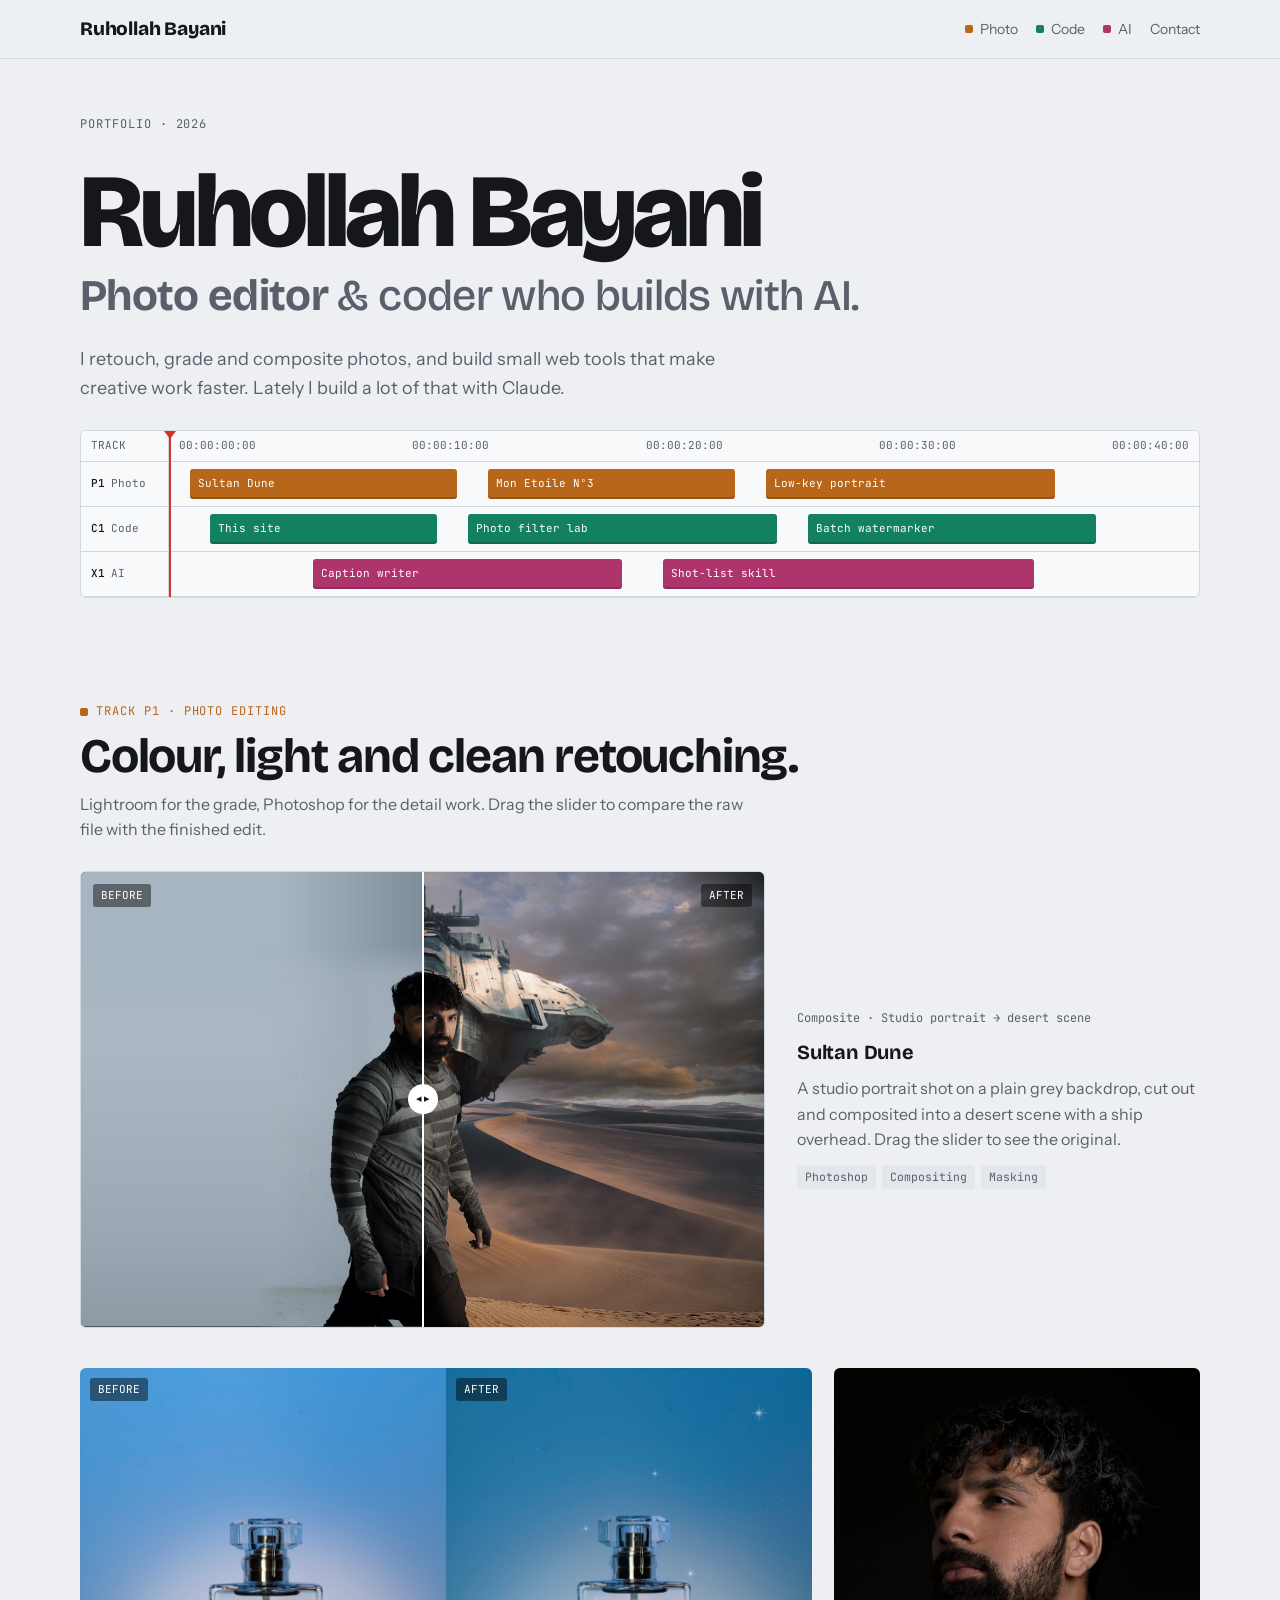
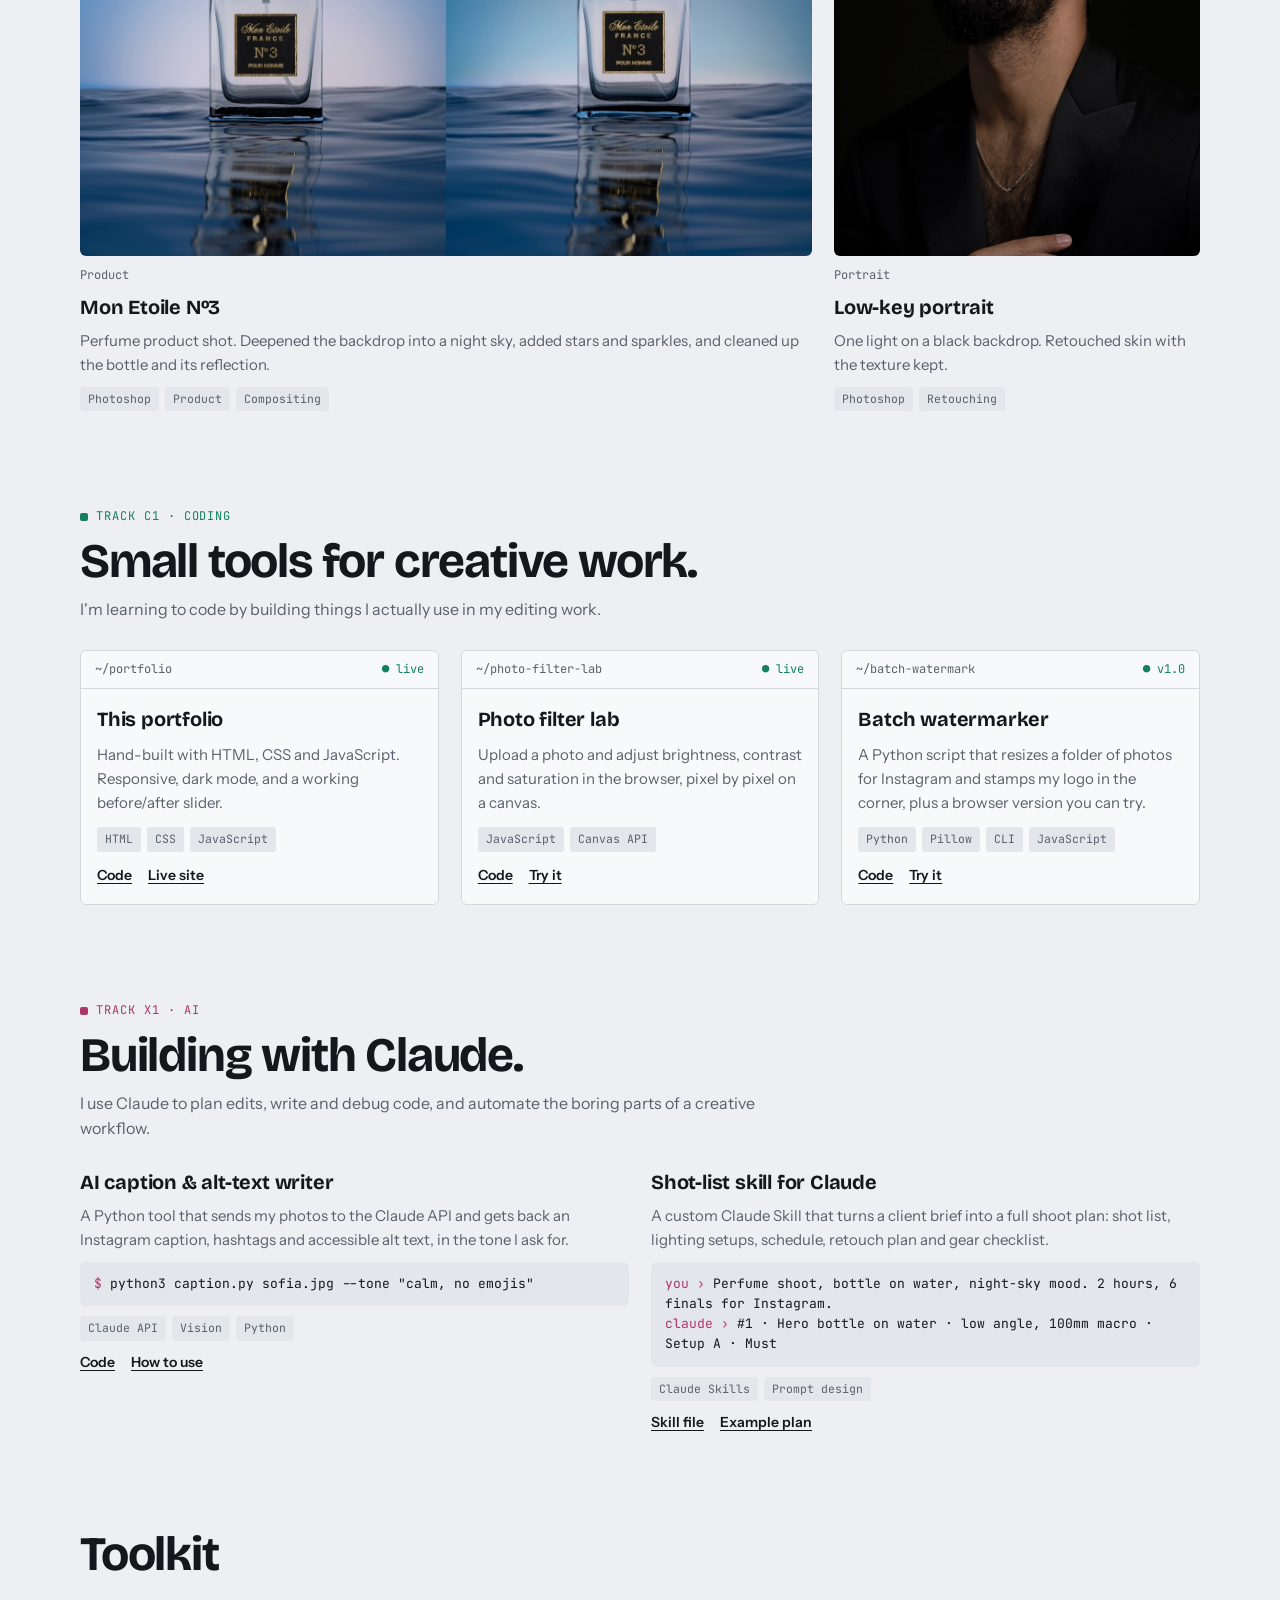
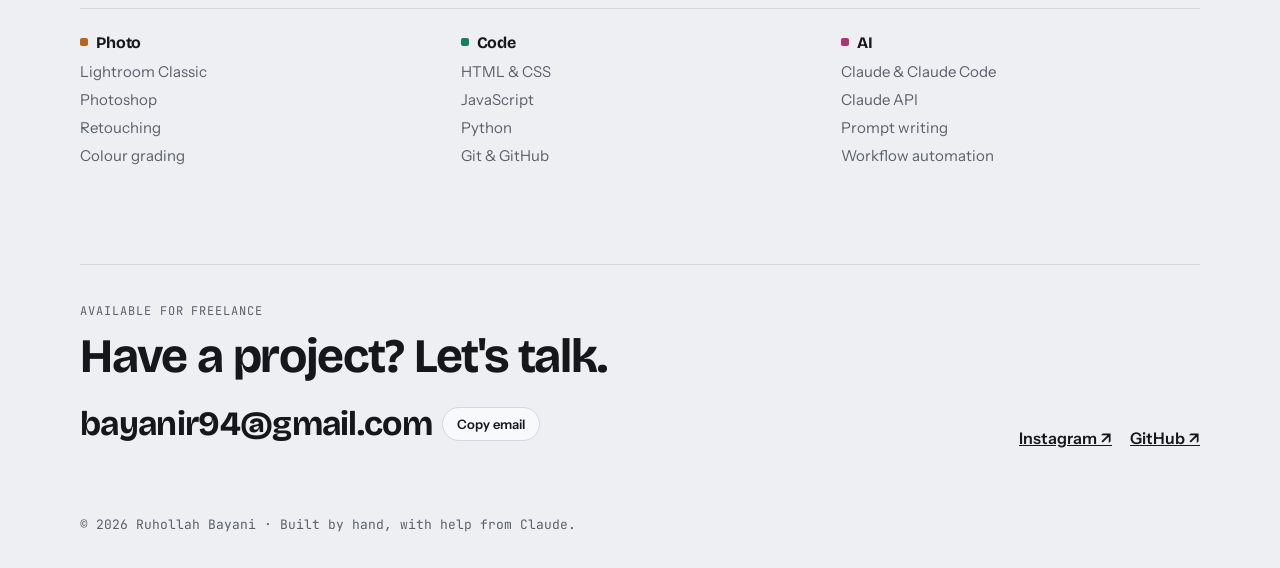
==== index.html @ 67250568 "Portfolio site with photo, code and AI projects Photo editing gallery with before/after slider, Phot" ====
<!doctype html>
<html lang="en">
<head>
<meta charset="utf-8">
<meta name="viewport" content="width=device-width, initial-scale=1, viewport-fit=cover">
<title>Ruhollah Bayani · Portfolio</title>
<meta name="description" content="Photo editing, coding and AI work.">
<link rel="preconnect" href="https://fonts.googleapis.com">
<link rel="preconnect" href="https://fonts.gstatic.com" crossorigin>
<link rel="stylesheet" href="https://fonts.googleapis.com/css2?family=Bricolage+Grotesque:opsz,wght@12..96,500;12..96,700;12..96,800&family=Instrument+Sans:wght@400;500;600&family=JetBrains+Mono:wght@400;500&display=swap">
<link rel="stylesheet" href="style.css">
</head>
<body>

<header class="top">
  <div class="wrap">
    <a class="brand" href="#top">Ruhollah Bayani</a>
    <nav class="nav" aria-label="Sections">
      <a href="#photo"><span class="dot" style="background:var(--photo)"></span>Photo</a>
      <a href="#code"><span class="dot" style="background:var(--code)"></span>Code</a>
      <a href="#ai"><span class="dot" style="background:var(--ai)"></span>AI</a>
      <a href="#contact">Contact</a>
    </nav>
  </div>
</header>

<main class="wrap" id="top">

  <div class="hero">
    <span class="eyebrow">Portfolio · 2026</span>
    <h1>Ruhollah Bayani
      <span class="role"><b>Photo editor</b> &amp; coder who builds with AI.</span>
    </h1>
    <p class="lede">I retouch, grade and composite photos, and build small web tools that make creative work faster. Lately I build a lot of that with Claude.</p>

    <div class="timeline-scroll" role="region" aria-label="Project timeline" tabindex="0">
      <div class="timeline">
        <div class="ruler">
          <div class="corner">TRACK</div>
          <div class="ticks"><span>00:00:00:00</span><span>00:00:10:00</span><span>00:00:20:00</span><span>00:00:30:00</span><span>00:00:40:00</span></div>
        </div>
        <div class="track">
          <div class="label"><strong>P1</strong> Photo</div>
          <div class="lane">
            <a class="clip" href="#photo" style="--c:var(--photo);left:2%;width:26%">Sultan Dune</a>
            <a class="clip" href="#photo" style="--c:var(--photo);left:31%;width:24%">Mon Etoile Nº3</a>
            <a class="clip" href="#photo" style="--c:var(--photo);left:58%;width:28%">Low-key portrait</a>
          </div>
        </div>
        <div class="track">
          <div class="label"><strong>C1</strong> Code</div>
          <div class="lane">
            <a class="clip" href="#code" style="--c:var(--code);left:4%;width:22%">This site</a>
            <a class="clip" href="#code" style="--c:var(--code);left:29%;width:30%">Photo filter lab</a>
            <a class="clip" href="#code" style="--c:var(--code);left:62%;width:28%">Batch watermarker</a>
          </div>
        </div>
        <div class="track">
          <div class="label"><strong>X1</strong> AI</div>
          <div class="lane">
            <a class="clip" href="#ai" style="--c:var(--ai);left:14%;width:30%">Caption writer</a>
            <a class="clip" href="#ai" style="--c:var(--ai);left:48%;width:36%">Shot-list skill</a>
          </div>
        </div>
        <div class="playhead" aria-hidden="true"></div>
      </div>
    </div>
  </div>

  <!-- PHOTO -->
  <section class="block" id="photo" style="--c:var(--photo)">
    <div class="block-head">
      <span class="tag"><span class="dot" style="background:var(--photo)"></span>Track P1 · Photo editing</span>
      <h2>Colour, light and clean retouching.</h2>
      <p>Lightroom for the grade, Photoshop for the detail work. Drag the slider to compare the raw file with the finished edit.</p>
    </div>

    <div class="ba-row">
      <div class="ba" id="ba" style="--split:50%">
        <img src="Image/after-web.jpg" alt="Finished composite: the subject walking across desert dunes with a huge ship hovering behind">
        <div class="before"><img src="Image/before.jpg" alt="The original studio shot against a plain grey backdrop, unedited RAW"></div>
        <span class="lbl l">BEFORE</span><span class="lbl r">AFTER</span>
        <div class="divider"></div>
        <input type="range" id="ba-range" min="0" max="100" value="50" aria-label="Compare before and after">
      </div>
      <div class="copy">
        <span class="meta">Composite · Studio portrait → desert scene</span>
        <h3>Sultan Dune</h3>
        <p>A studio portrait shot on a plain grey backdrop, cut out and composited into a desert scene with a ship overhead. Drag the slider to see the original.</p>
        <ul class="chips"><li>Photoshop</li><li>Compositing</li><li>Masking</li></ul>
      </div>
    </div>

    <div class="grid gallery">
      <article class="work">
        <div class="thumb photo landscape">
          <img src="Image/gallery-1.jpg" alt="Mon Etoile No 3 perfume bottle on rippling water: plain blue backdrop on the left, deep starry sky on the right" loading="lazy">
          <span class="lbl l">BEFORE</span><span class="lbl r">AFTER</span>
        </div>
        <span class="meta">Product</span>
        <h3>Mon Etoile Nº3</h3>
        <p>Perfume product shot. Deepened the backdrop into a night sky, added stars and sparkles, and cleaned up the bottle and its reflection.</p>
        <ul class="chips"><li>Photoshop</li><li>Product</li><li>Compositing</li></ul>
      </article>
      <article class="work">
        <div class="thumb photo portrait"><img src="Image/gallery-2.jpg" alt="Low-key studio portrait in a black suit, looking up and away from the camera" loading="lazy"></div>
        <span class="meta">Portrait</span>
        <h3>Low-key portrait</h3>
        <p>One light on a black backdrop. Retouched skin with the texture kept.</p>
        <ul class="chips"><li>Photoshop</li><li>Retouching</li></ul>
      </article>
    </div>
  </section>

  <!-- CODE -->
  <section class="block" id="code" style="--c:var(--code)">
    <div class="block-head">
      <span class="tag"><span class="dot" style="background:var(--code)"></span>Track C1 · Coding</span>
      <h2>Small tools for creative work.</h2>
      <p>I'm learning to code by building things I actually use in my editing work.</p>
    </div>
    <div class="grid">
      <article class="repo">
        <div class="bar"><span>~/portfolio</span><span class="status">● live</span></div>
        <div class="body">
          <h3>This portfolio</h3>
          <p>Hand-built with HTML, CSS and JavaScript. Responsive, dark mode, and a working before/after slider.</p>
          <ul class="chips"><li>HTML</li><li>CSS</li><li>JavaScript</li></ul>
          <div class="links"><a href="#">Code</a><a href="#">Live site</a></div>
        </div>
      </article>
      <article class="repo">
        <div class="bar"><span>~/photo-filter-lab</span><span class="status">● live</span></div>
        <div class="body">
          <h3>Photo filter lab</h3>
          <p>Upload a photo and adjust brightness, contrast and saturation in the browser, pixel by pixel on a canvas.</p>
          <ul class="chips"><li>JavaScript</li><li>Canvas API</li></ul>
          <div class="links"><a href="projects/photo-filter-lab/script.js">Code</a><a href="projects/photo-filter-lab/index.html">Try it</a></div>
        </div>
      </article>
      <article class="repo">
        <div class="bar"><span>~/batch-watermark</span><span class="status">● v1.0</span></div>
        <div class="body">
          <h3>Batch watermarker</h3>
          <p>A Python script that resizes a folder of photos for Instagram and stamps my logo in the corner, plus a browser version you can try.</p>
          <ul class="chips"><li>Python</li><li>Pillow</li><li>CLI</li><li>JavaScript</li></ul>
          <div class="links"><a href="projects/batch-watermark/watermark.py">Code</a><a href="projects/batch-watermark/index.html">Try it</a></div>
        </div>
      </article>
    </div>
  </section>

  <!-- AI -->
  <section class="block" id="ai" style="--c:var(--ai)">
    <div class="block-head">
      <span class="tag"><span class="dot" style="background:var(--ai)"></span>Track X1 · AI</span>
      <h2>Building with Claude.</h2>
      <p>I use Claude to plan edits, write and debug code, and automate the boring parts of a creative workflow.</p>
    </div>
    <div class="ai-grid">
      <article class="work">
        <h3>AI caption &amp; alt-text writer</h3>
        <p>A Python tool that sends my photos to the Claude API and gets back an Instagram caption, hashtags and accessible alt text, in the tone I ask for.</p>
        <div class="prompt"><span class="who">$</span> python3 caption.py sofia.jpg --tone "calm, no emojis"</div>
        <ul class="chips"><li>Claude API</li><li>Vision</li><li>Python</li></ul>
        <div class="links"><a href="projects/caption-writer/caption.py">Code</a><a href="projects/caption-writer/README.md">How to use</a></div>
      </article>
      <article class="work">
        <h3>Shot-list skill for Claude</h3>
        <p>A custom Claude Skill that turns a client brief into a full shoot plan: shot list, lighting setups, schedule, retouch plan and gear checklist.</p>
        <div class="prompt"><span class="who">you ›</span> Perfume shoot, bottle on water, night-sky mood. 2 hours, 6 finals for Instagram.
<span class="who">claude ›</span> #1 · Hero bottle on water · low angle, 100mm macro · Setup A · Must</div>
        <ul class="chips"><li>Claude Skills</li><li>Prompt design</li></ul>
        <div class="links"><a href="projects/shot-list-skill/shot-list/SKILL.md">Skill file</a><a href="projects/shot-list-skill/example.md">Example plan</a></div>
      </article>
    </div>
  </section>

  <!-- SKILLS -->
  <section class="block" id="skills">
    <div class="block-head">
      <h2>Toolkit</h2>
    </div>
    <div class="skills">
      <div><h3><span class="dot" style="background:var(--photo)"></span>Photo</h3><ul><li>Lightroom Classic</li><li>Photoshop</li><li>Retouching</li><li>Colour grading</li></ul></div>
      <div><h3><span class="dot" style="background:var(--code)"></span>Code</h3><ul><li>HTML &amp; CSS</li><li>JavaScript</li><li>Python</li><li>Git &amp; GitHub</li></ul></div>
      <div><h3><span class="dot" style="background:var(--ai)"></span>AI</h3><ul><li>Claude &amp; Claude Code</li><li>Claude API</li><li>Prompt writing</li><li>Workflow automation</li></ul></div>
    </div>
  </section>

  <!-- CONTACT -->
  <section class="block" id="contact">
    <div class="contact">
      <div>
        <span class="eyebrow">Available for freelance</span>
        <h2 style="margin-block:8px 16px">Have a project? Let's talk.</h2>
        <div class="email-row">
          <span class="email" id="email">bayanir94@gmail.com</span>
          <button class="copy" id="copy" type="button">Copy email</button>
        </div>
      </div>
      <div class="socials">
        <a href="https://www.instagram.com/rbayani/" target="_blank" rel="noopener">Instagram ↗</a><a href="https://github.com/RuhollahBayani" target="_blank" rel="noopener">GitHub ↗</a>
      </div>
    </div>
  </section>

  <footer>© <span id="year">2026</span> Ruhollah Bayani · Built by hand, with help from Claude.</footer>
</main>

<script src="script.js"></script>

</body>
</html>
---- style.css ----
:root {
  --bg: #EDEFF2;
  --surface: #F8F9FB;
  --surface-2: #E3E6EB;
  --ink: #15171C;
  --muted: #5A606B;
  --line: #D3D7DE;
  --photo: #B8661A;
  --video: #4B4BC8;
  --code: #13805F;
  --ai: #AE356B;
  --playhead: #D6312B;
  --display: "Bricolage Grotesque", "Helvetica Neue", Arial, sans-serif;
  --body: "Instrument Sans", "Helvetica Neue", Arial, sans-serif;
  --mono: "JetBrains Mono", ui-monospace, Menlo, Consolas, monospace;
  --radius: 6px;
}
@media (prefers-color-scheme: dark) {
  :root:not([data-theme="light"]) {
    color-scheme: dark;
    --bg: #0F1115;
    --surface: #171A20;
    --surface-2: #1F232B;
    --ink: #E8EAEE;
    --muted: #979EAA;
    --line: #2B303A;
    --photo: #E4984C;
    --video: #8C8CF2;
    --code: #3DC39A;
    --ai: #E46CA2;
    --playhead: #FF5A4F;
  }
}
:root[data-theme="dark"] {
  color-scheme: dark;
  --bg: #0F1115;
  --surface: #171A20;
  --surface-2: #1F232B;
  --ink: #E8EAEE;
  --muted: #979EAA;
  --line: #2B303A;
  --photo: #E4984C;
  --video: #8C8CF2;
  --code: #3DC39A;
  --ai: #E46CA2;
  --playhead: #FF5A4F;
}

* { box-sizing: border-box; }
html { scroll-behavior: smooth; }
body {
  margin: 0;
  background: var(--bg);
  color: var(--ink);
  font-family: var(--body);
  font-size: 16px;
  line-height: 1.6;
  padding-inline: 20px;
}
a { color: inherit; }
a:focus-visible, button:focus-visible, input:focus-visible { outline: 2px solid var(--playhead); outline-offset: 3px; }
.wrap { max-width: 1120px; margin-inline: auto; }

/* Header */
.top {
  position: sticky; top: env(safe-area-inset-top, 0px); z-index: 10;
  background: color-mix(in srgb, var(--bg) 88%, transparent);
  backdrop-filter: blur(8px);
  border-bottom: 1px solid var(--line);
  margin-inline: -20px; padding-inline: 20px;
}
.top .wrap { display: flex; align-items: center; justify-content: space-between; gap: 16px; padding-block: 14px; flex-wrap: wrap; }
.brand { font-family: var(--display); font-weight: 800; font-size: 19px; text-decoration: none; letter-spacing: -0.01em; }
.nav { display: flex; gap: 18px; flex-wrap: wrap; font-size: 14px; }
.nav a { text-decoration: none; color: var(--muted); display: inline-flex; align-items: center; gap: 7px; }
.nav a:hover { color: var(--ink); }
.dot { width: 8px; height: 8px; border-radius: 2px; display: inline-block; }

/* Hero */
.hero { padding-block: 56px 32px; display: grid; gap: 28px; }
.eyebrow { font-family: var(--mono); font-size: 12px; letter-spacing: 0.08em; text-transform: uppercase; color: var(--muted); }
h1 {
  font-family: var(--display); font-weight: 800;
  font-size: clamp(44px, 9vw, 104px); line-height: 0.95; letter-spacing: -0.035em;
  margin: 0; text-wrap: balance;
}
h1 .role { display: block; font-weight: 500; font-size: 0.42em; letter-spacing: -0.015em; margin-top: 14px; color: var(--muted); }
h1 .role b { font-weight: 700; }
.lede { max-width: 58ch; font-size: 18px; color: var(--muted); margin: 0; }

/* Timeline */
.timeline-scroll { overflow-x: auto; border: 1px solid var(--line); border-radius: var(--radius); background: var(--surface); }
.timeline { min-width: 680px; position: relative; font-family: var(--mono); font-size: 11px; }
.ruler { display: grid; grid-template-columns: 88px 1fr; border-bottom: 1px solid var(--line); }
.ruler .ticks { display: flex; justify-content: space-between; padding: 6px 10px; color: var(--muted); font-variant-numeric: tabular-nums; }
.ruler .corner { border-right: 1px solid var(--line); padding: 6px 10px; color: var(--muted); }
.track { display: grid; grid-template-columns: 88px 1fr; border-bottom: 1px solid var(--line); }
.track:last-child { border-bottom: 0; }
.track .label { border-right: 1px solid var(--line); padding: 10px; color: var(--muted); display: flex; gap: 6px; align-items: center; }
.track .label strong { color: var(--ink); font-weight: 500; }
.lane { position: relative; height: 44px; }
.clip {
  position: absolute; top: 7px; bottom: 7px;
  border-radius: 3px; padding: 0 8px;
  display: flex; align-items: center;
  text-decoration: none; color: #fff; white-space: nowrap; overflow: hidden; text-overflow: ellipsis;
  background: var(--c);
  box-shadow: inset 0 -2px 0 rgba(0,0,0,0.18);
  transition: filter .15s, transform .15s;
}
.clip:hover { filter: brightness(1.1); transform: translateY(-1px); }
.playhead { position: absolute; top: 0; bottom: 0; left: 88px; width: 2px; background: var(--playhead); pointer-events: none; animation: play 14s linear infinite; }
.playhead::before { content: ""; position: absolute; top: 0; left: -5px; border: 6px solid transparent; border-top: 8px solid var(--playhead); }
@keyframes play { from { left: 88px; } to { left: calc(100% - 2px); } }
@media (prefers-reduced-motion: reduce) { .playhead { animation: none; left: 40%; } html { scroll-behavior: auto; } }

/* Sections */
section.block { padding-block: 72px 24px; scroll-margin-top: 70px; }
.block-head { display: grid; gap: 10px; margin-bottom: 28px; }
.block-head .tag { font-family: var(--mono); font-size: 12px; letter-spacing: 0.08em; text-transform: uppercase; color: var(--c); display: flex; gap: 8px; align-items: center; }
h2 { font-family: var(--display); font-weight: 700; font-size: clamp(30px, 5vw, 48px); line-height: 1.05; letter-spacing: -0.025em; margin: 0; text-wrap: balance; }
.block-head p { margin: 0; color: var(--muted); max-width: 62ch; }
h3 { font-family: var(--display); font-weight: 700; font-size: 20px; letter-spacing: -0.01em; margin: 0; line-height: 1.2; }
.chips { display: flex; flex-wrap: wrap; gap: 6px; list-style: none; padding: 0; margin: 0; }
.chips li { font-family: var(--mono); font-size: 11.5px; padding: 3px 8px; border-radius: 3px; background: var(--surface-2); color: var(--muted); }
.meta { font-family: var(--mono); font-size: 12px; color: var(--muted); }

/* Photo scenes (placeholders for your own images) */
.scene { position: absolute; inset: 0; overflow: hidden; background: var(--sky, linear-gradient(180deg, #F3B27A 0%, #E7797A 45%, #6E5A9C 100%)); }
.scene .sun { position: absolute; width: 22%; aspect-ratio: 1; border-radius: 50%; left: 58%; top: 26%; background: radial-gradient(circle, #FFF1C9 0%, #FFD27A 60%, transparent 70%); }
.scene .m1, .scene .m2, .scene .m3 { position: absolute; left: 0; right: 0; bottom: 0; }
.scene .m1 { height: 58%; background: #4E4A7A; clip-path: polygon(0 60%, 18% 30%, 34% 55%, 52% 18%, 70% 50%, 86% 28%, 100% 48%, 100% 100%, 0 100%); }
.scene .m2 { height: 42%; background: #2F3158; clip-path: polygon(0 40%, 22% 70%, 40% 35%, 62% 65%, 80% 30%, 100% 60%, 100% 100%, 0 100%); }
.scene .m3 { height: 20%; background: #1A1B33; clip-path: polygon(0 40%, 30% 20%, 55% 55%, 100% 25%, 100% 100%, 0 100%); }

.ba { position: relative; aspect-ratio: 3 / 2; width: 100%; max-width: 100%; border-radius: var(--radius); overflow: hidden; border: 1px solid var(--line); background: var(--surface-2); }
.ba > img { position: absolute; inset: 0; width: 100%; height: 100%; object-fit: cover; }
/* The before shot is portrait, so it sits on a matching studio-grey backdrop,
   sized and placed so the subject lines up with the after image. */
.ba .before { position: absolute; inset: 0; clip-path: inset(0 calc(100% - var(--split, 50%)) 0 0);
  /* Colours sampled from the left edge of before.jpg */
  background: linear-gradient(180deg, #A6B5C1 0 16%, #ABB8C4 37%, #A4B1BD 58%, #9BA8B4 79%, #96A3AF 87%, #8C9AA3 100%); }
.ba .before::before { content: ""; position: absolute; inset: 0;
  /* Colours sampled from the right edge of before.jpg */
  background: linear-gradient(180deg, #5E6E7A 0 16%, #677783 37%, #677682 58%, #5E6D78 79%, #586671 87%, #627079 100%);
  -webkit-mask-image: linear-gradient(90deg, transparent 30%, #000 66%);
          mask-image: linear-gradient(90deg, transparent 30%, #000 66%); }
.ba .before img { position: absolute; bottom: 0; left: 25.7%; height: 84%; width: auto; max-width: none;
  /* Feather the photo's edges so it blends into the backdrop */
  -webkit-mask-image: linear-gradient(90deg, transparent, #000 8%, #000 92%, transparent), linear-gradient(180deg, transparent, #000 8%);
  -webkit-mask-composite: source-in;
          mask-image: linear-gradient(90deg, transparent, #000 8%, #000 92%, transparent), linear-gradient(180deg, transparent, #000 8%);
          mask-composite: intersect; }
.ba .divider { position: absolute; top: 0; bottom: 0; left: var(--split, 50%); width: 2px; background: #fff; transform: translateX(-1px); pointer-events: none; }
.ba .divider::after { content: "◂ ▸"; position: absolute; top: 50%; left: 50%; transform: translate(-50%, -50%); background: #fff; color: #15171C; font-size: 11px; padding: 6px 8px; border-radius: 999px; white-space: nowrap; }
.ba .lbl { position: absolute; top: 12px; font-family: var(--mono); font-size: 11px; color: #fff; background: rgba(0,0,0,0.45); padding: 3px 8px; border-radius: 3px; }
.ba .lbl.l { left: 12px; } .ba .lbl.r { right: 12px; }
.ba input[type=range] { position: absolute; inset: 0; width: 100%; height: 100%; opacity: 0; cursor: ew-resize; margin: 0; }
.ba-row { display: grid; grid-template-columns: 1.7fr 1fr; gap: 32px; align-items: center; margin-bottom: 40px; }
.ba-row .copy { display: grid; gap: 12px; }
.ba-row .copy p { margin: 0; color: var(--muted); }

.grid { display: grid; gap: 22px; grid-template-columns: repeat(3, 1fr); }
.grid.two { grid-template-columns: repeat(2, 1fr); }
.work { display: grid; gap: 10px; align-content: start; }
.thumb { position: relative; aspect-ratio: 4 / 3; max-width: 100%; border-radius: var(--radius); overflow: hidden; background: var(--surface-2); }
.thumb.wide { aspect-ratio: 16 / 9; }
/* Real photos: a wide product shot beside a tall portrait, both the same height */
.grid.gallery { grid-template-columns: 2fr 1fr; }
.thumb.photo img { position: absolute; inset: 0; width: 100%; height: 100%; object-fit: cover; }
.thumb.landscape { aspect-ratio: 3 / 2; }
.thumb.portrait { aspect-ratio: 3 / 4; }
.thumb .lbl { position: absolute; top: 10px; font-family: var(--mono); font-size: 11px; color: #fff; background: rgba(0,0,0,0.45); padding: 3px 8px; border-radius: 3px; }
.thumb .lbl.l { left: 10px; } .thumb .lbl.r { left: calc(50% + 10px); }
.work p { margin: 0; color: var(--muted); font-size: 15px; }

/* Code */
.repo { border: 1px solid var(--line); border-radius: var(--radius); background: var(--surface); overflow: hidden; display: grid; align-content: start; }
.repo .bar { font-family: var(--mono); font-size: 12px; color: var(--muted); padding: 9px 14px; border-bottom: 1px solid var(--line); display: flex; justify-content: space-between; gap: 10px; }
.repo .bar .status { color: var(--code); }
.repo .body { padding: 18px 16px; display: grid; gap: 12px; }
.repo .body p { margin: 0; color: var(--muted); font-size: 15px; }
.links { display: flex; gap: 16px; font-size: 14px; font-weight: 600; }
.links a { text-decoration-thickness: 1px; text-underline-offset: 3px; }

/* AI */
.ai-grid { display: grid; grid-template-columns: repeat(2, 1fr); gap: 22px; }
.prompt { font-family: var(--mono); font-size: 13px; background: var(--surface-2); border-radius: var(--radius); padding: 12px 14px; color: var(--ink); white-space: pre-wrap; overflow-x: auto; line-height: 1.55; }
.prompt .who { color: var(--ai); }

/* Skills + contact */
.skills { display: grid; grid-template-columns: repeat(3, 1fr); gap: 22px; border-top: 1px solid var(--line); padding-top: 24px; }
.skills h3 { font-size: 16px; display: flex; gap: 8px; align-items: center; margin-bottom: 8px; }
.skills ul { list-style: none; padding: 0; margin: 0; color: var(--muted); font-size: 15px; display: grid; gap: 4px; }
.contact { display: grid; grid-template-columns: 1.2fr 1fr; gap: 28px; align-items: end; border-top: 1px solid var(--line); padding-top: 32px; }
.email-row { display: flex; gap: 10px; flex-wrap: wrap; align-items: center; }
.email { font-family: var(--display); font-weight: 700; font-size: clamp(22px, 4vw, 34px); letter-spacing: -0.02em; user-select: all; overflow-wrap: anywhere; }
button.copy { font: 600 13px var(--body); padding: 8px 14px; border-radius: 999px; border: 1px solid var(--line); background: var(--surface); color: var(--ink); cursor: pointer; }
button.copy:hover { border-color: var(--ink); }
.socials { display: flex; gap: 18px; flex-wrap: wrap; justify-content: flex-end; font-weight: 600; }
footer { padding-block: 40px 32px; color: var(--muted); font-size: 13px; font-family: var(--mono); }

@media (max-width: 860px) {
  .grid, .grid.two, .ai-grid { grid-template-columns: 1fr 1fr; }
  .grid.gallery { grid-template-columns: 2fr 1fr; }
  .ba-row, .contact { grid-template-columns: 1fr; }
  .socials { justify-content: flex-start; }
}
@media (max-width: 560px) {
  body { padding-inline: 16px; }
  .top { margin-inline: -16px; padding-inline: 16px; }
  .grid, .grid.two, .grid.gallery, .ai-grid, .skills { grid-template-columns: 1fr; }
  .nav { gap: 12px; }
}
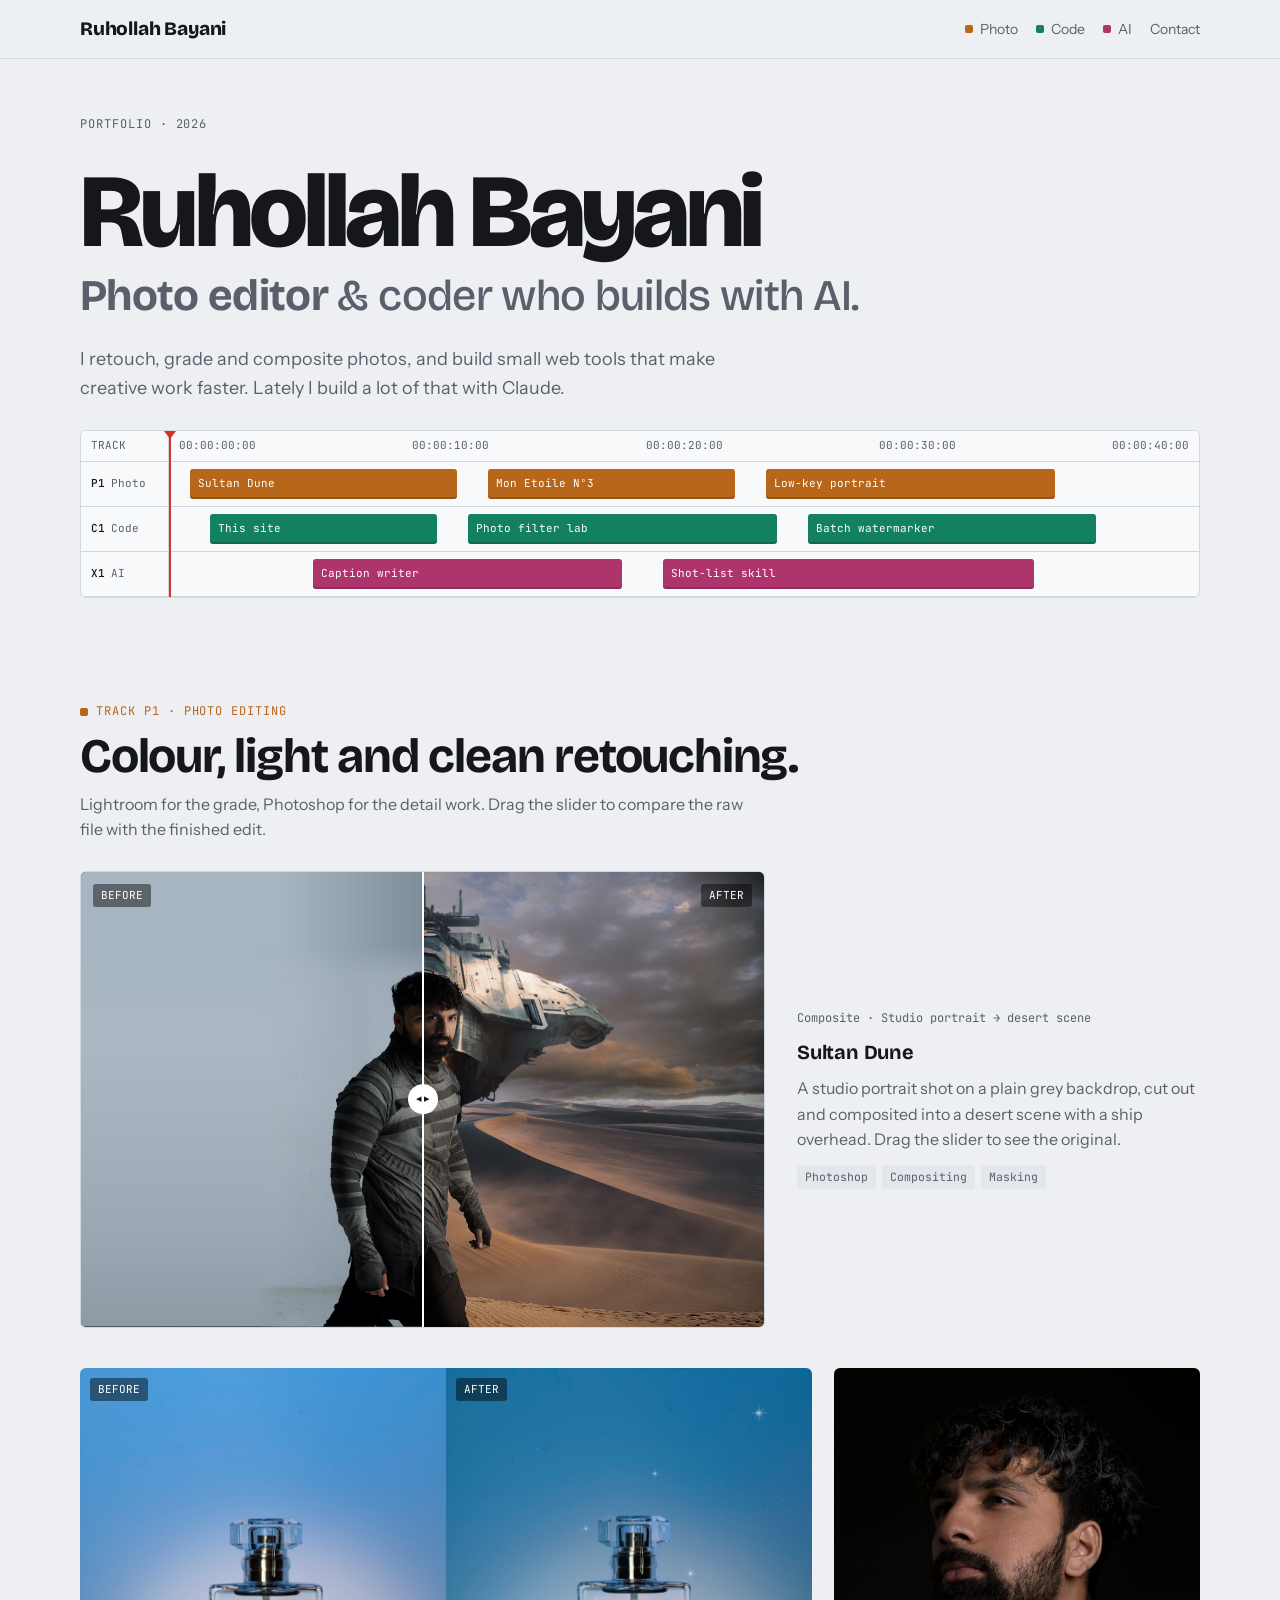
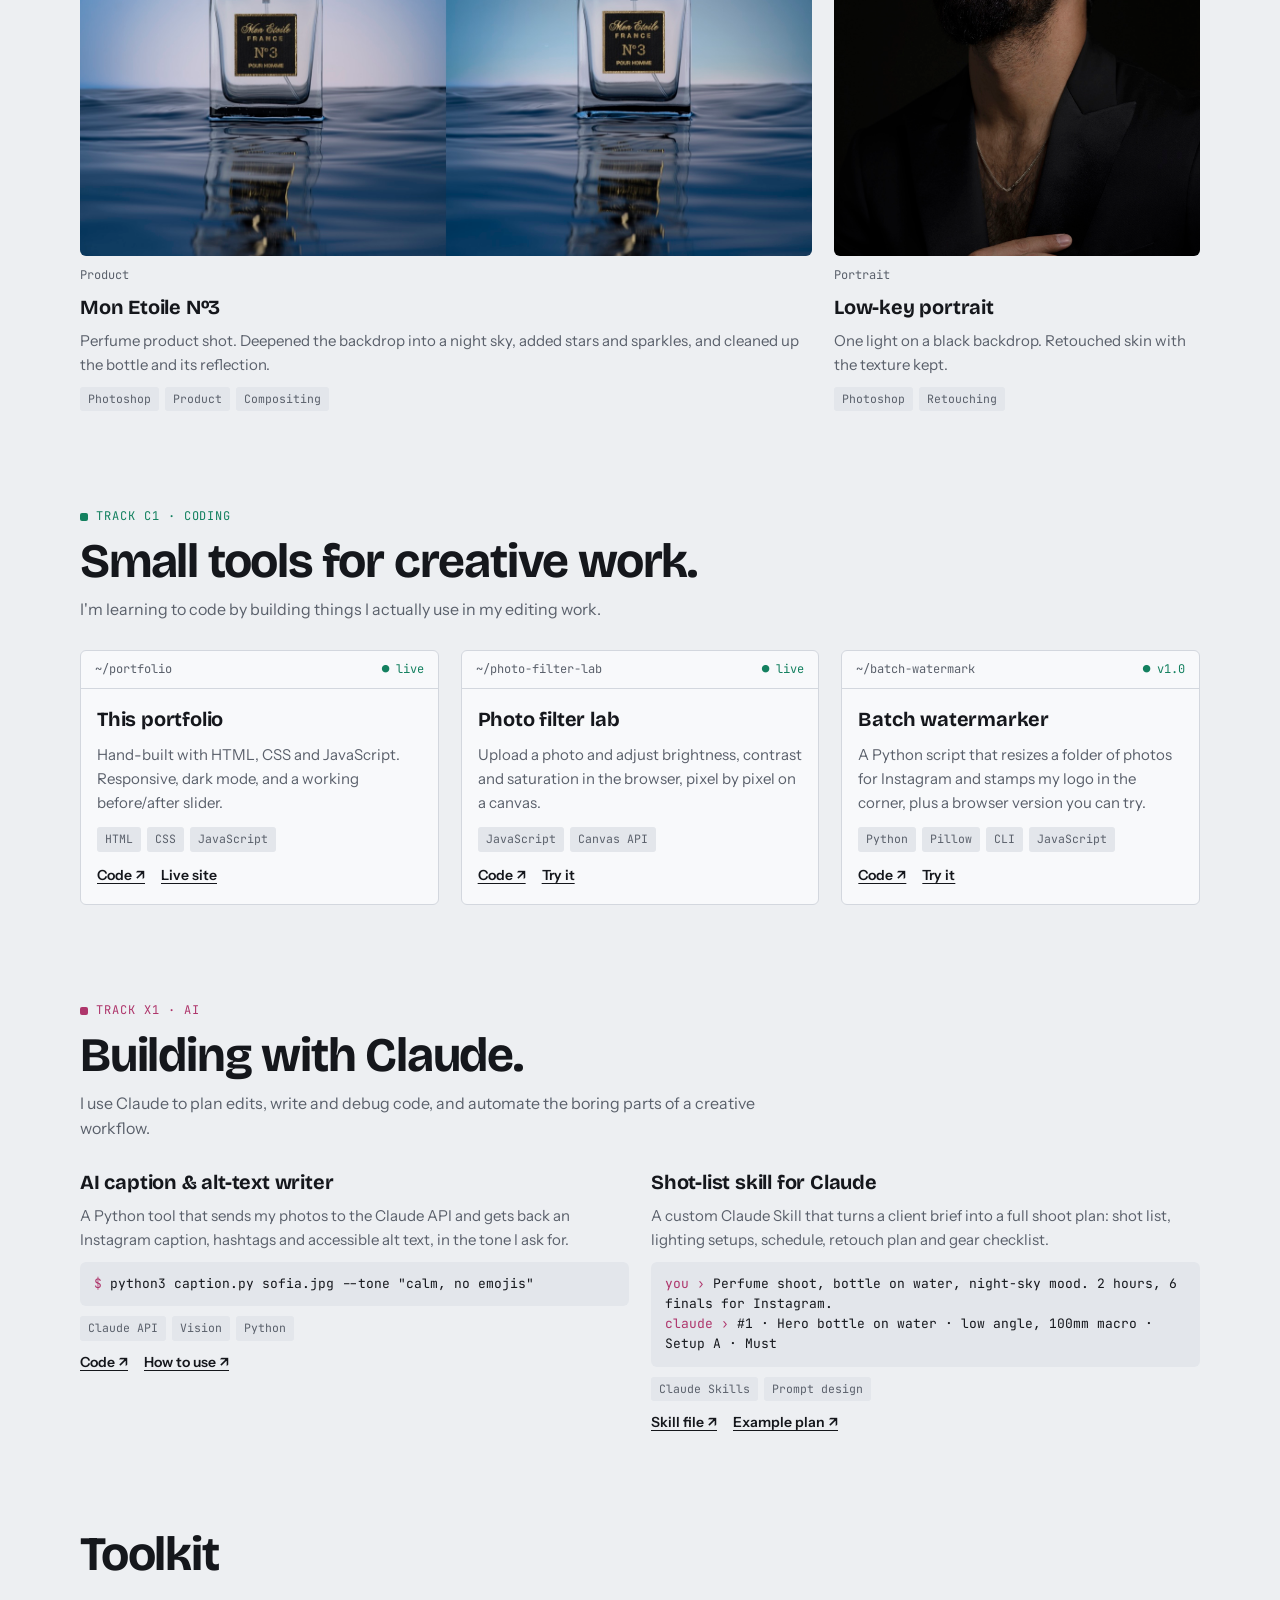
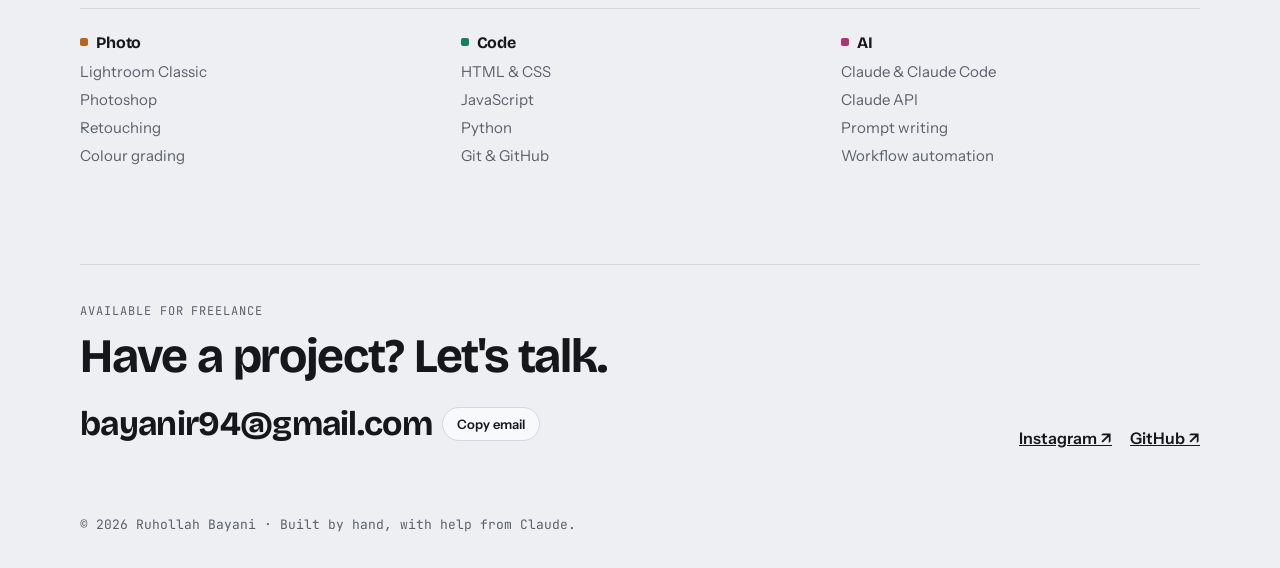
==== commit 3522ee48: "Point project links to GitHub and the live site Co-Authored-By: Claude Opus 5.5 <noreply@anthropic.c" ====
--- a/index.html
+++ b/index.html
@@ -126,7 +126,7 @@
           <h3>This portfolio</h3>
           <p>Hand-built with HTML, CSS and JavaScript. Responsive, dark mode, and a working before/after slider.</p>
           <ul class="chips"><li>HTML</li><li>CSS</li><li>JavaScript</li></ul>
-          <div class="links"><a href="#">Code</a><a href="#">Live site</a></div>
+          <div class="links"><a href="https://github.com/RuhollahBayani/RuhollahBayani.github.io" target="_blank" rel="noopener">Code ↗</a><a href="https://ruhollahbayani.github.io/">Live site</a></div>
         </div>
       </article>
       <article class="repo">
@@ -135,7 +135,7 @@
           <h3>Photo filter lab</h3>
           <p>Upload a photo and adjust brightness, contrast and saturation in the browser, pixel by pixel on a canvas.</p>
           <ul class="chips"><li>JavaScript</li><li>Canvas API</li></ul>
-          <div class="links"><a href="projects/photo-filter-lab/script.js">Code</a><a href="projects/photo-filter-lab/index.html">Try it</a></div>
+          <div class="links"><a href="https://github.com/RuhollahBayani/RuhollahBayani.github.io/tree/main/projects/photo-filter-lab" target="_blank" rel="noopener">Code ↗</a><a href="projects/photo-filter-lab/index.html">Try it</a></div>
         </div>
       </article>
       <article class="repo">
@@ -144,7 +144,7 @@
           <h3>Batch watermarker</h3>
           <p>A Python script that resizes a folder of photos for Instagram and stamps my logo in the corner, plus a browser version you can try.</p>
           <ul class="chips"><li>Python</li><li>Pillow</li><li>CLI</li><li>JavaScript</li></ul>
-          <div class="links"><a href="projects/batch-watermark/watermark.py">Code</a><a href="projects/batch-watermark/index.html">Try it</a></div>
+          <div class="links"><a href="https://github.com/RuhollahBayani/RuhollahBayani.github.io/tree/main/projects/batch-watermark" target="_blank" rel="noopener">Code ↗</a><a href="projects/batch-watermark/index.html">Try it</a></div>
         </div>
       </article>
     </div>
@@ -163,7 +163,7 @@
         <p>A Python tool that sends my photos to the Claude API and gets back an Instagram caption, hashtags and accessible alt text, in the tone I ask for.</p>
         <div class="prompt"><span class="who">$</span> python3 caption.py sofia.jpg --tone "calm, no emojis"</div>
         <ul class="chips"><li>Claude API</li><li>Vision</li><li>Python</li></ul>
-        <div class="links"><a href="projects/caption-writer/caption.py">Code</a><a href="projects/caption-writer/README.md">How to use</a></div>
+        <div class="links"><a href="https://github.com/RuhollahBayani/RuhollahBayani.github.io/blob/main/projects/caption-writer/caption.py" target="_blank" rel="noopener">Code ↗</a><a href="https://github.com/RuhollahBayani/RuhollahBayani.github.io/tree/main/projects/caption-writer#readme" target="_blank" rel="noopener">How to use ↗</a></div>
       </article>
       <article class="work">
         <h3>Shot-list skill for Claude</h3>
@@ -171,7 +171,7 @@
         <div class="prompt"><span class="who">you ›</span> Perfume shoot, bottle on water, night-sky mood. 2 hours, 6 finals for Instagram.
 <span class="who">claude ›</span> #1 · Hero bottle on water · low angle, 100mm macro · Setup A · Must</div>
         <ul class="chips"><li>Claude Skills</li><li>Prompt design</li></ul>
-        <div class="links"><a href="projects/shot-list-skill/shot-list/SKILL.md">Skill file</a><a href="projects/shot-list-skill/example.md">Example plan</a></div>
+        <div class="links"><a href="https://github.com/RuhollahBayani/RuhollahBayani.github.io/blob/main/projects/shot-list-skill/shot-list/SKILL.md" target="_blank" rel="noopener">Skill file ↗</a><a href="https://github.com/RuhollahBayani/RuhollahBayani.github.io/blob/main/projects/shot-list-skill/example.md" target="_blank" rel="noopener">Example plan ↗</a></div>
       </article>
     </div>
   </section>
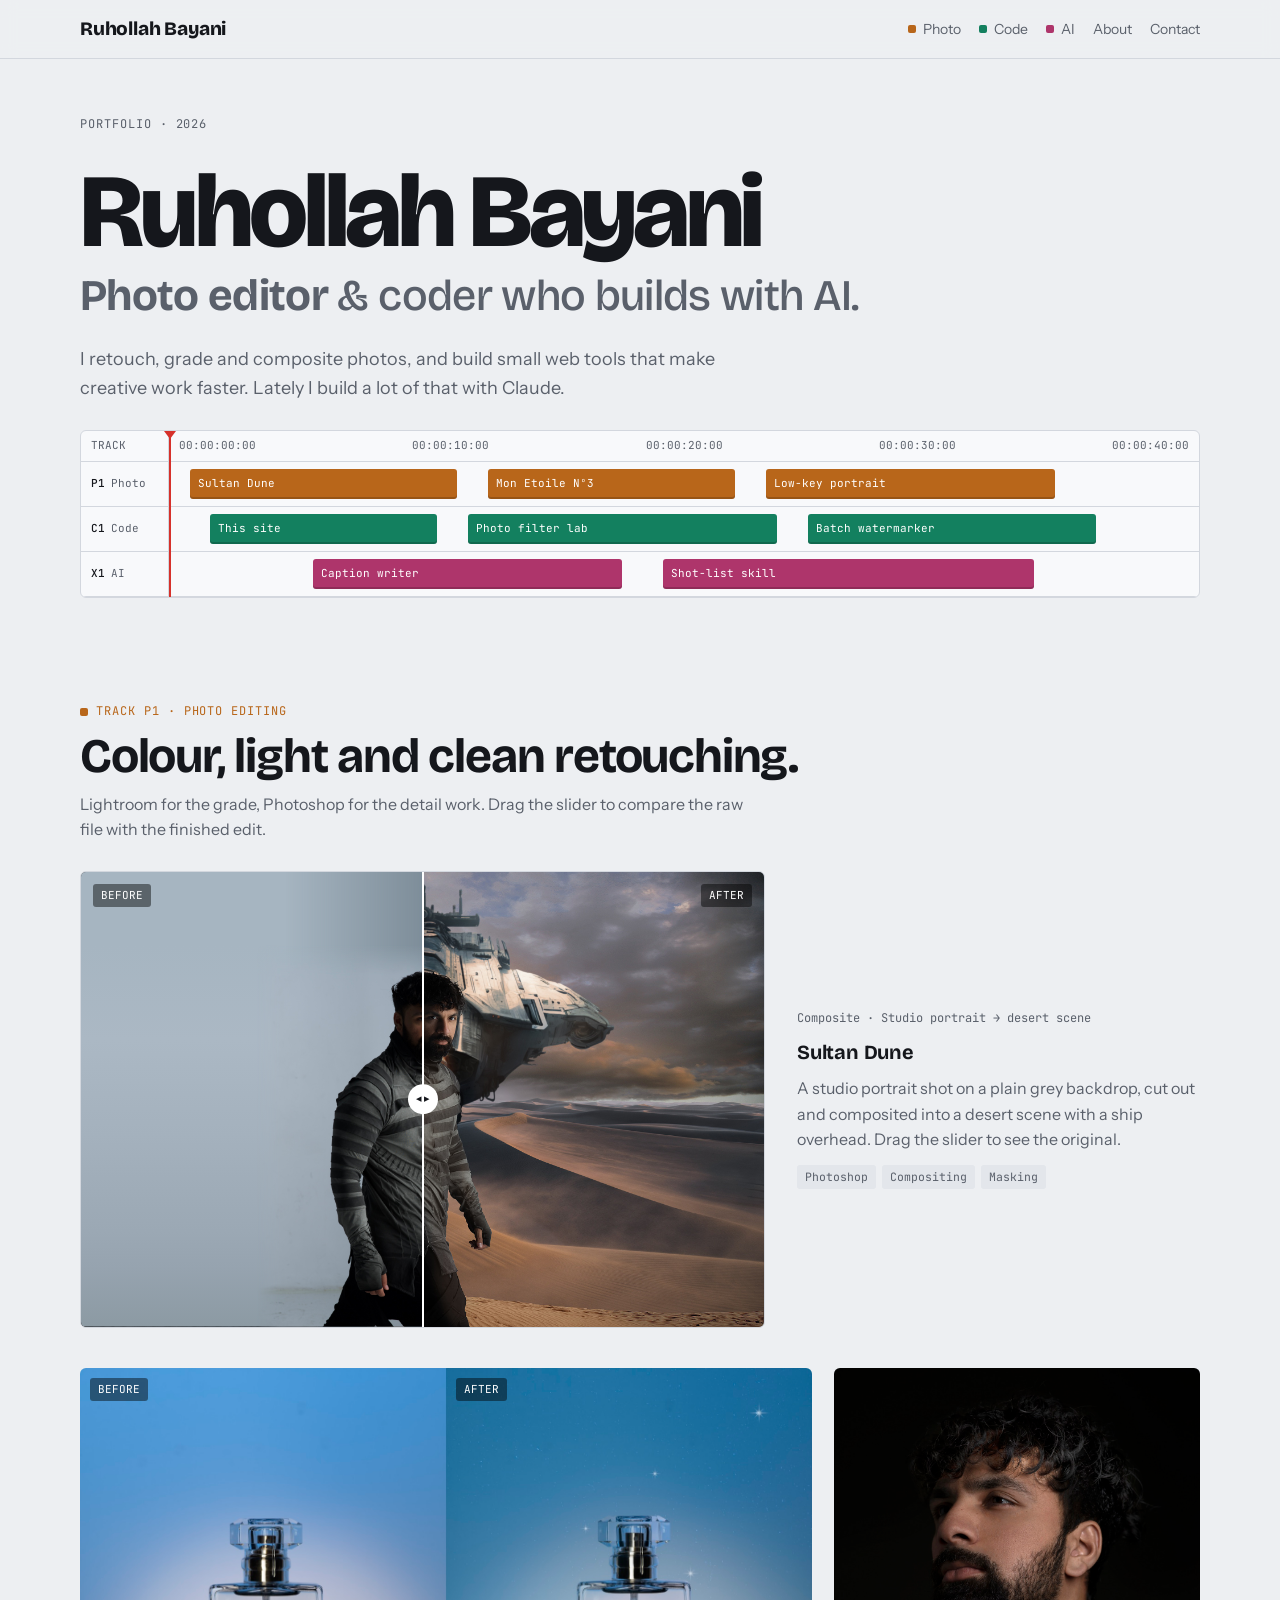
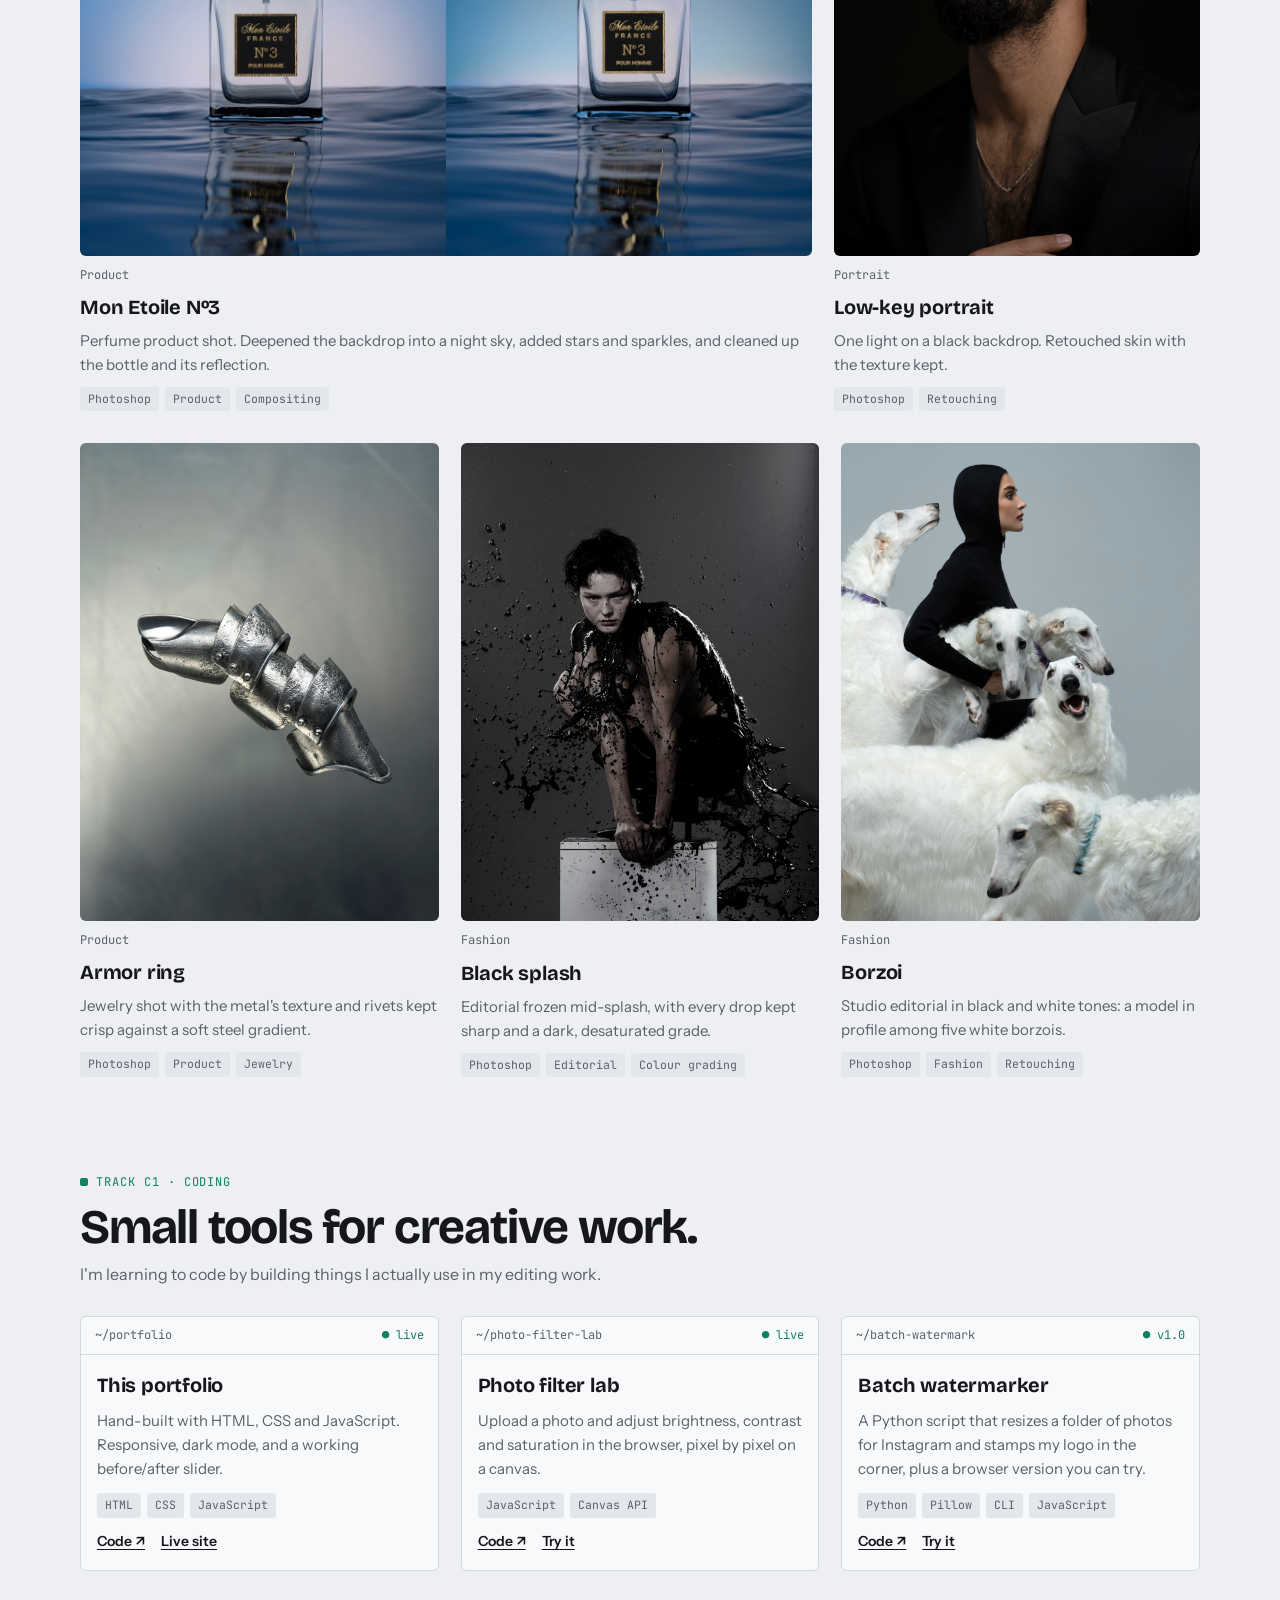
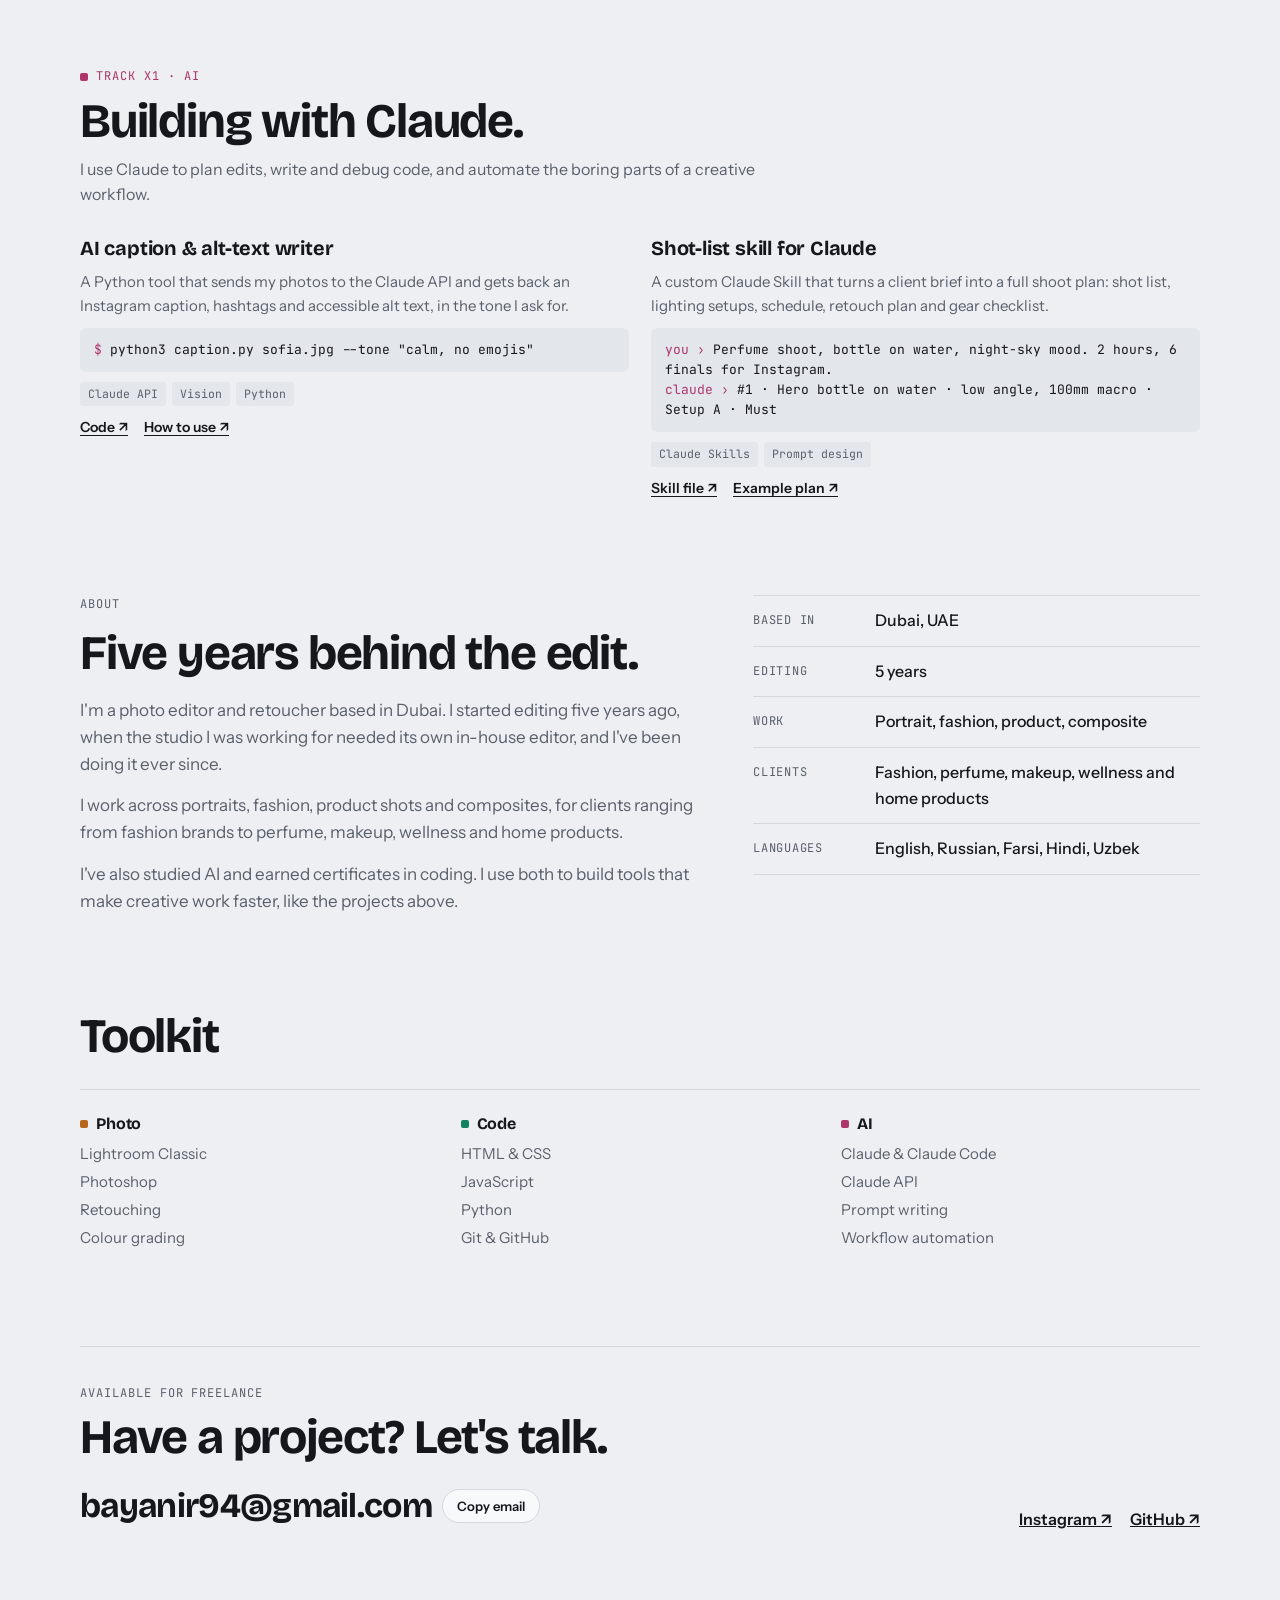
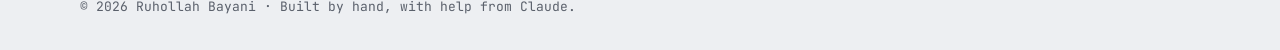
==== commit d5abf788: "Add About section and three new gallery photos - About section with background, work types, clients " ====
--- a/index.html
+++ b/index.html
@@ -19,6 +19,7 @@
       <a href="#photo"><span class="dot" style="background:var(--photo)"></span>Photo</a>
       <a href="#code"><span class="dot" style="background:var(--code)"></span>Code</a>
       <a href="#ai"><span class="dot" style="background:var(--ai)"></span>AI</a>
+      <a href="#about">About</a>
       <a href="#contact">Contact</a>
     </nav>
   </div>
@@ -108,6 +109,29 @@
         <h3>Low-key portrait</h3>
         <p>One light on a black backdrop. Retouched skin with the texture kept.</p>
         <ul class="chips"><li>Photoshop</li><li>Retouching</li></ul>
+      </article>
+    </div>
+    <div class="grid gallery-row">
+      <article class="work">
+        <div class="thumb photo portrait"><img src="Image/gallery-3.jpg" alt="Hinged silver armor ring floating against a brushed steel-grey background" loading="lazy"></div>
+        <span class="meta">Product</span>
+        <h3>Armor ring</h3>
+        <p>Jewelry shot with the metal's texture and rivets kept crisp against a soft steel gradient.</p>
+        <ul class="chips"><li>Photoshop</li><li>Product</li><li>Jewelry</li></ul>
+      </article>
+      <article class="work">
+        <div class="thumb photo portrait"><img src="Image/gallery-4.jpg" alt="Model crouched on a white box, splashed with black liquid frozen mid-air" loading="lazy"></div>
+        <span class="meta">Fashion</span>
+        <h3>Black splash</h3>
+        <p>Editorial frozen mid-splash, with every drop kept sharp and a dark, desaturated grade.</p>
+        <ul class="chips"><li>Photoshop</li><li>Editorial</li><li>Colour grading</li></ul>
+      </article>
+      <article class="work">
+        <div class="thumb photo portrait"><img src="Image/gallery-5.jpg" alt="Model in a black hooded knit in profile, surrounded by white borzoi dogs on a grey backdrop" loading="lazy"></div>
+        <span class="meta">Fashion</span>
+        <h3>Borzoi</h3>
+        <p>Studio editorial in black and white tones: a model in profile among five white borzois.</p>
+        <ul class="chips"><li>Photoshop</li><li>Fashion</li><li>Retouching</li></ul>
       </article>
     </div>
   </section>
@@ -173,6 +197,26 @@
         <ul class="chips"><li>Claude Skills</li><li>Prompt design</li></ul>
         <div class="links"><a href="https://github.com/RuhollahBayani/RuhollahBayani.github.io/blob/main/projects/shot-list-skill/shot-list/SKILL.md" target="_blank" rel="noopener">Skill file ↗</a><a href="https://github.com/RuhollahBayani/RuhollahBayani.github.io/blob/main/projects/shot-list-skill/example.md" target="_blank" rel="noopener">Example plan ↗</a></div>
       </article>
+    </div>
+  </section>
+
+  <!-- ABOUT -->
+  <section class="block" id="about">
+    <div class="about">
+      <div class="about-text">
+        <span class="eyebrow">About</span>
+        <h2>Five years behind the edit.</h2>
+        <p>I'm a photo editor and retoucher based in Dubai. I started editing five years ago, when the studio I was working for needed its own in-house editor, and I've been doing it ever since.</p>
+        <p>I work across portraits, fashion, product shots and composites, for clients ranging from fashion brands to perfume, makeup, wellness and home products.</p>
+        <p>I've also studied AI and earned certificates in coding. I use both to build tools that make creative work faster, like the projects above.</p>
+      </div>
+      <dl class="facts">
+        <div><dt>Based in</dt><dd>Dubai, UAE</dd></div>
+        <div><dt>Editing</dt><dd>5 years</dd></div>
+        <div><dt>Work</dt><dd>Portrait, fashion, product, composite</dd></div>
+        <div><dt>Clients</dt><dd>Fashion, perfume, makeup, wellness and home products</dd></div>
+        <div><dt>Languages</dt><dd>English, Russian, Farsi, Hindi, Uzbek</dd></div>
+      </dl>
     </div>
   </section>
 
--- a/style.css
+++ b/style.css
@@ -169,6 +169,7 @@
 .grid.gallery { grid-template-columns: 2fr 1fr; }
 .thumb.photo img { position: absolute; inset: 0; width: 100%; height: 100%; object-fit: cover; }
 .thumb.landscape { aspect-ratio: 3 / 2; }
+.grid.gallery-row { margin-top: 32px; }
 .thumb.portrait { aspect-ratio: 3 / 4; }
 .thumb .lbl { position: absolute; top: 10px; font-family: var(--mono); font-size: 11px; color: #fff; background: rgba(0,0,0,0.45); padding: 3px 8px; border-radius: 3px; }
 .thumb .lbl.l { left: 10px; } .thumb .lbl.r { left: calc(50% + 10px); }
@@ -187,6 +188,16 @@
 .ai-grid { display: grid; grid-template-columns: repeat(2, 1fr); gap: 22px; }
 .prompt { font-family: var(--mono); font-size: 13px; background: var(--surface-2); border-radius: var(--radius); padding: 12px 14px; color: var(--ink); white-space: pre-wrap; overflow-x: auto; line-height: 1.55; }
 .prompt .who { color: var(--ai); }
+
+/* About */
+.about { display: grid; grid-template-columns: 1.4fr 1fr; gap: 48px; align-items: start; }
+.about-text { display: grid; gap: 14px; }
+.about-text h2 { margin-bottom: 4px; }
+.about-text p { margin: 0; color: var(--muted); max-width: 60ch; font-size: 17px; }
+.facts { margin: 0; display: grid; border-top: 1px solid var(--line); }
+.facts div { display: grid; grid-template-columns: 110px 1fr; gap: 12px; padding-block: 12px; border-bottom: 1px solid var(--line); }
+.facts dt { font-family: var(--mono); font-size: 12px; letter-spacing: 0.06em; text-transform: uppercase; color: var(--muted); padding-top: 3px; }
+.facts dd { margin: 0; font-weight: 500; }
 
 /* Skills + contact */
 .skills { display: grid; grid-template-columns: repeat(3, 1fr); gap: 22px; border-top: 1px solid var(--line); padding-top: 24px; }
@@ -203,12 +214,13 @@
 @media (max-width: 860px) {
   .grid, .grid.two, .ai-grid { grid-template-columns: 1fr 1fr; }
   .grid.gallery { grid-template-columns: 2fr 1fr; }
-  .ba-row, .contact { grid-template-columns: 1fr; }
+  .grid.gallery-row { grid-template-columns: repeat(3, 1fr); gap: 14px; }
+  .ba-row, .contact, .about { grid-template-columns: 1fr; }
   .socials { justify-content: flex-start; }
 }
 @media (max-width: 560px) {
   body { padding-inline: 16px; }
   .top { margin-inline: -16px; padding-inline: 16px; }
-  .grid, .grid.two, .grid.gallery, .ai-grid, .skills { grid-template-columns: 1fr; }
+  .grid, .grid.two, .grid.gallery, .grid.gallery-row, .ai-grid, .skills { grid-template-columns: 1fr; }
   .nav { gap: 12px; }
 }
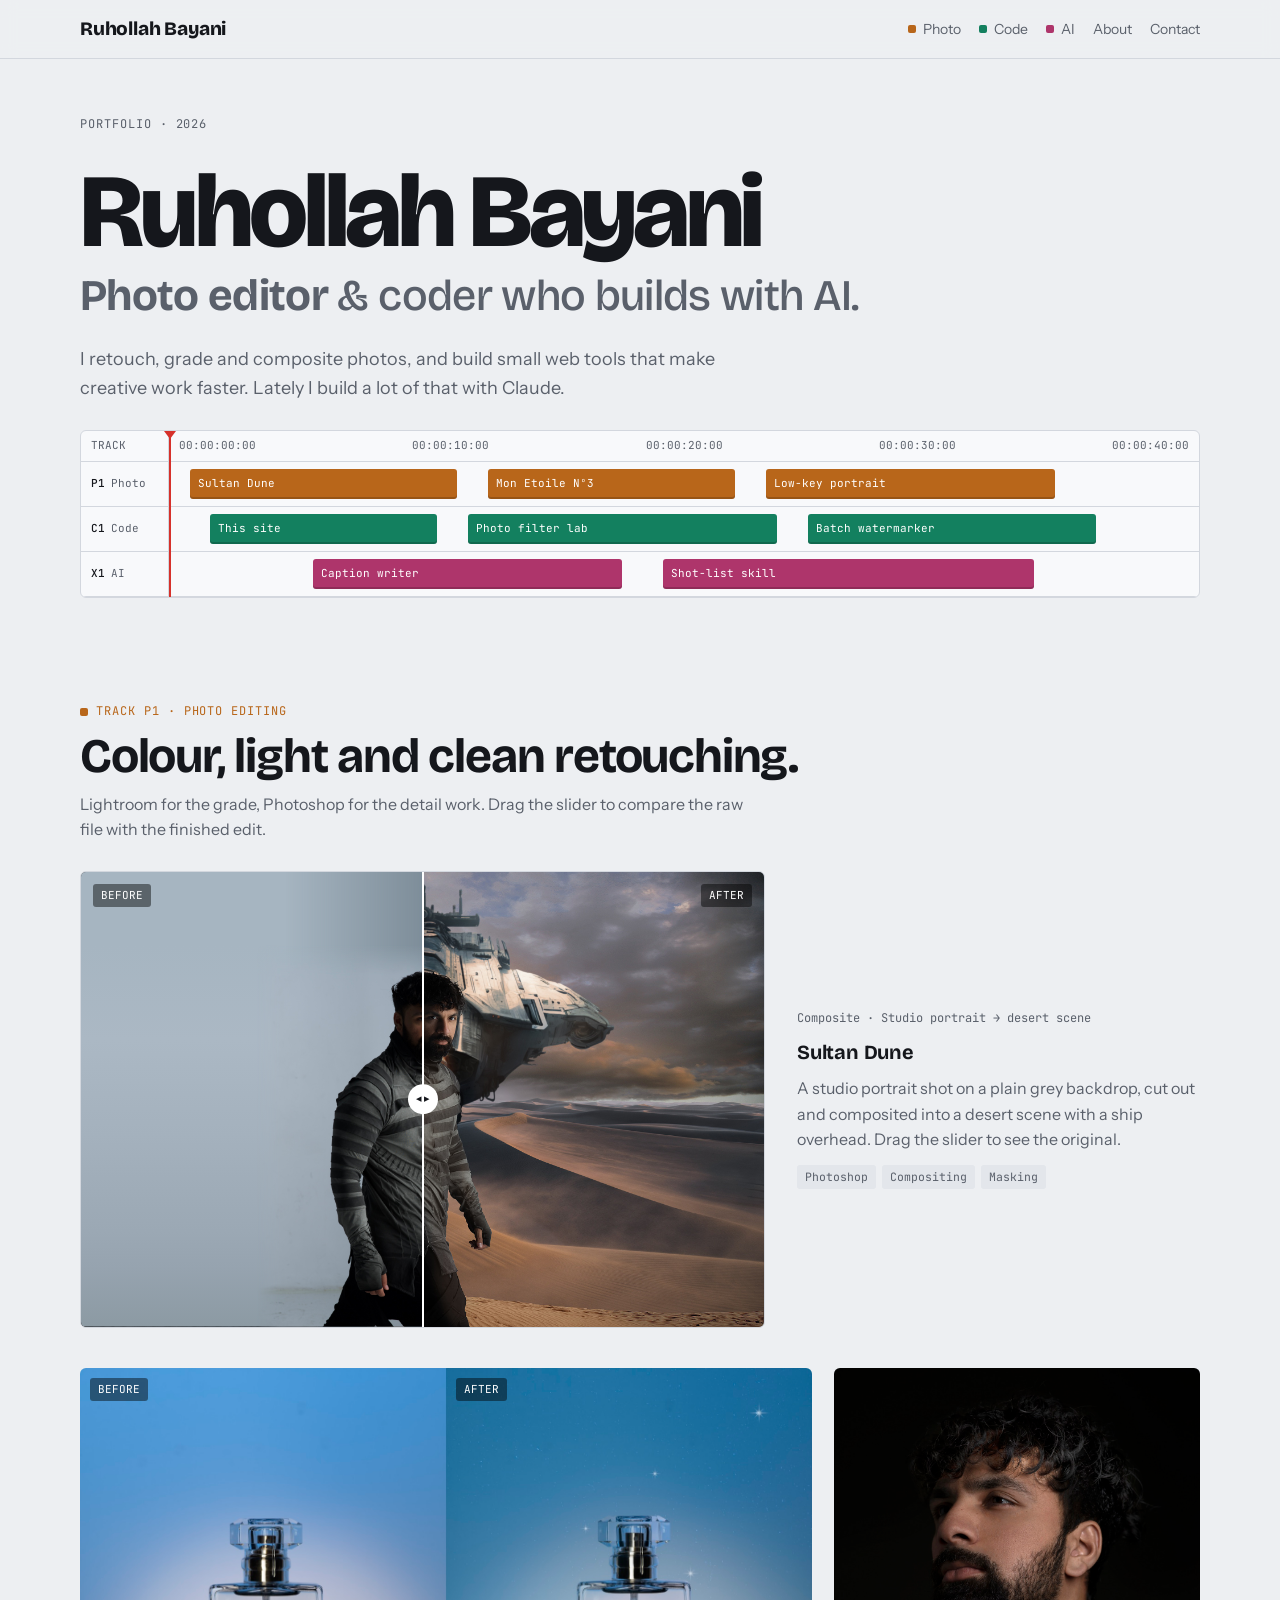
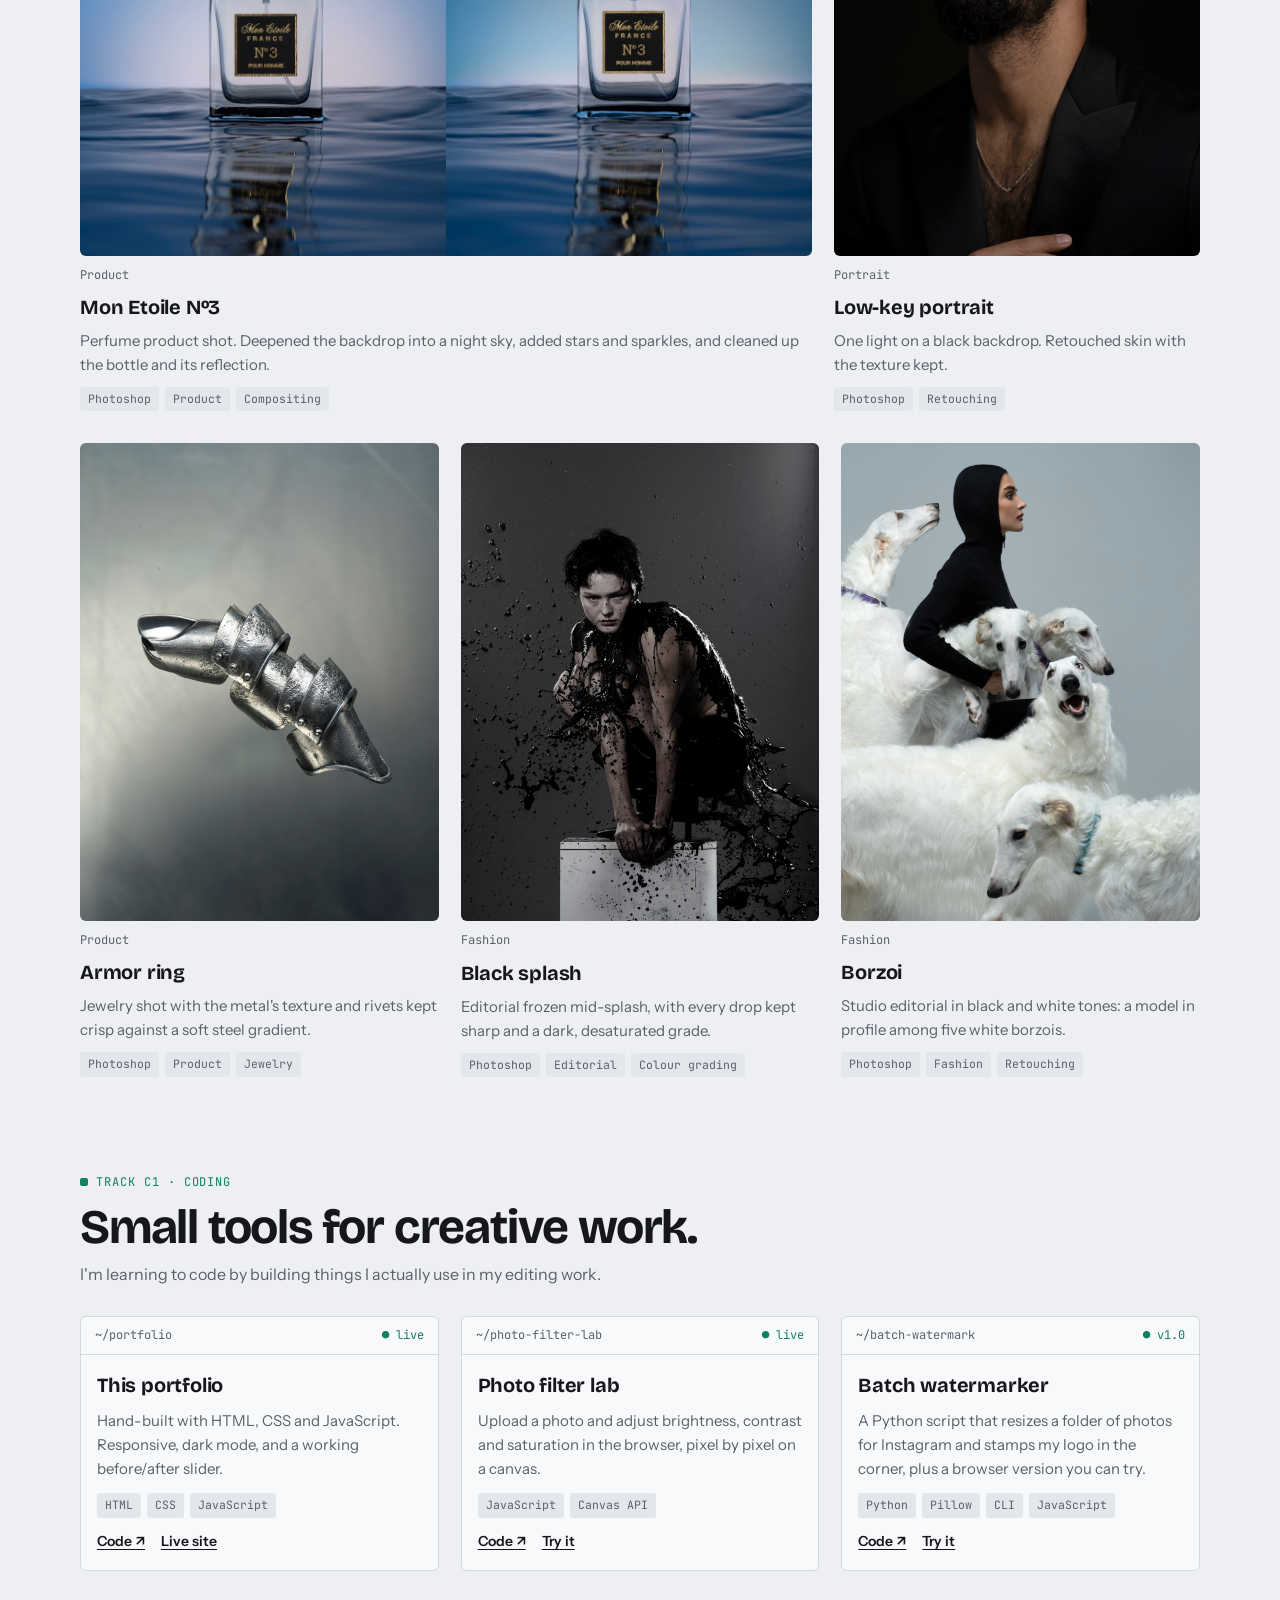
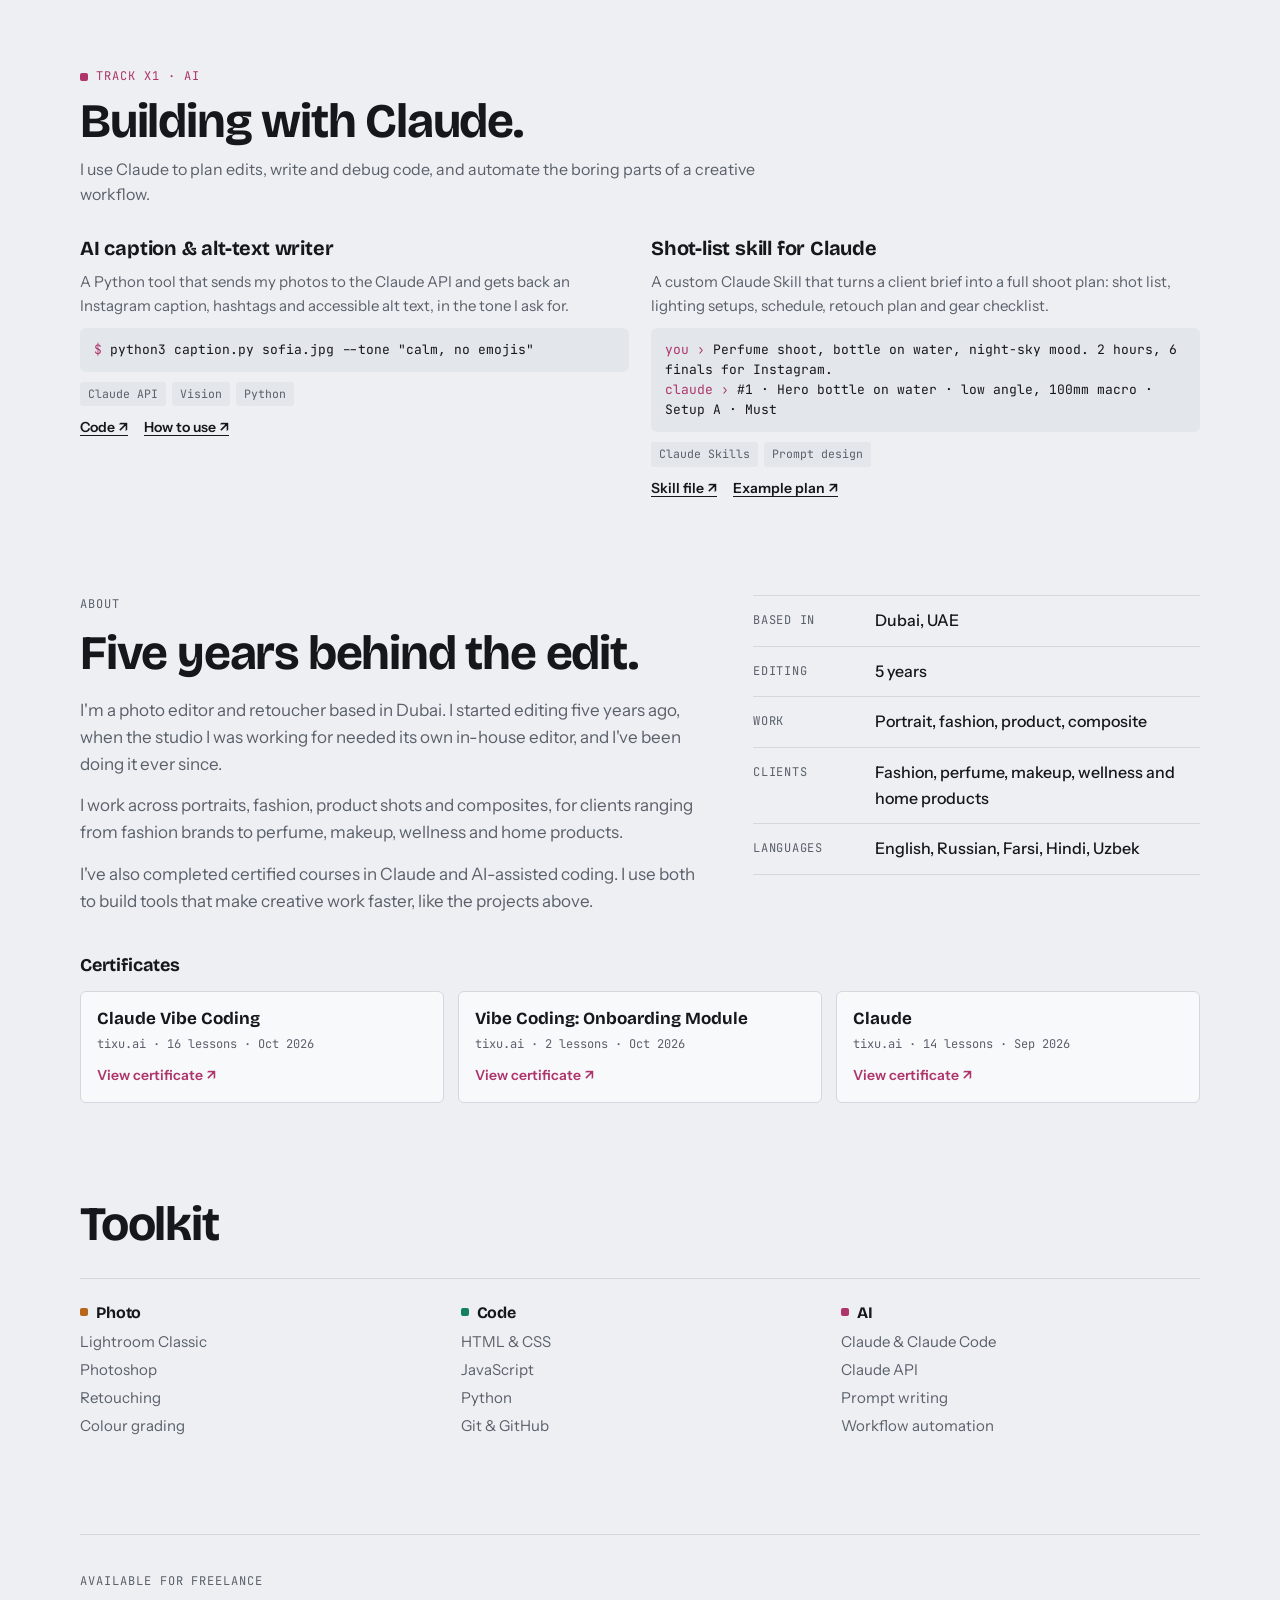
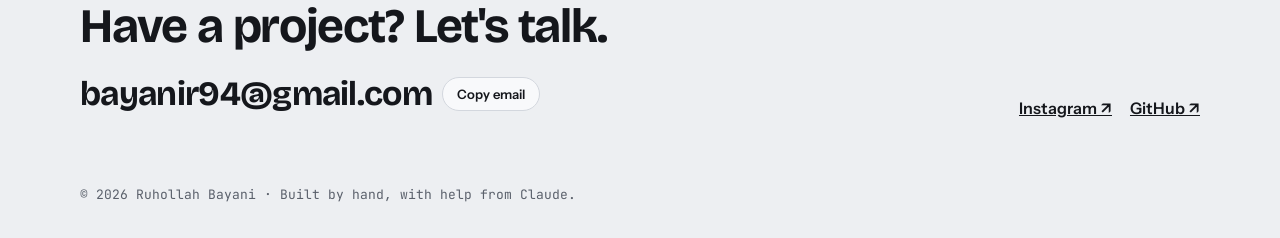
==== commit 8c83147e: "Add tixu.ai certificates to the About section Three certificate cards (Claude Vibe Coding, Vibe Codi" ====
--- a/index.html
+++ b/index.html
@@ -208,7 +208,7 @@
         <h2>Five years behind the edit.</h2>
         <p>I'm a photo editor and retoucher based in Dubai. I started editing five years ago, when the studio I was working for needed its own in-house editor, and I've been doing it ever since.</p>
         <p>I work across portraits, fashion, product shots and composites, for clients ranging from fashion brands to perfume, makeup, wellness and home products.</p>
-        <p>I've also studied AI and earned certificates in coding. I use both to build tools that make creative work faster, like the projects above.</p>
+        <p>I've also completed certified courses in Claude and AI-assisted coding. I use both to build tools that make creative work faster, like the projects above.</p>
       </div>
       <dl class="facts">
         <div><dt>Based in</dt><dd>Dubai, UAE</dd></div>
@@ -217,6 +217,33 @@
         <div><dt>Clients</dt><dd>Fashion, perfume, makeup, wellness and home products</dd></div>
         <div><dt>Languages</dt><dd>English, Russian, Farsi, Hindi, Uzbek</dd></div>
       </dl>
+    </div>
+
+    <div class="certs">
+      <h3>Certificates</h3>
+      <ul>
+        <li>
+          <a href="certificates/tixu-claude-vibe-coding.pdf" target="_blank" rel="noopener">
+            <span class="cert-name">Claude Vibe Coding</span>
+            <span class="meta">tixu.ai · 16 lessons · Oct 2026</span>
+            <span class="cert-view">View certificate ↗</span>
+          </a>
+        </li>
+        <li>
+          <a href="certificates/tixu-vibe-coding-onboarding.pdf" target="_blank" rel="noopener">
+            <span class="cert-name">Vibe Coding: Onboarding Module</span>
+            <span class="meta">tixu.ai · 2 lessons · Oct 2026</span>
+            <span class="cert-view">View certificate ↗</span>
+          </a>
+        </li>
+        <li>
+          <a href="certificates/tixu-claude.pdf" target="_blank" rel="noopener">
+            <span class="cert-name">Claude</span>
+            <span class="meta">tixu.ai · 14 lessons · Sep 2026</span>
+            <span class="cert-view">View certificate ↗</span>
+          </a>
+        </li>
+      </ul>
     </div>
   </section>
 
--- a/style.css
+++ b/style.css
@@ -199,6 +199,17 @@
 .facts dt { font-family: var(--mono); font-size: 12px; letter-spacing: 0.06em; text-transform: uppercase; color: var(--muted); padding-top: 3px; }
 .facts dd { margin: 0; font-weight: 500; }
 
+.certs { margin-top: 40px; display: grid; gap: 14px; }
+.certs h3 { font-size: 18px; }
+.certs ul { list-style: none; margin: 0; padding: 0; display: grid; grid-template-columns: repeat(3, 1fr); gap: 14px; }
+.certs a {
+  display: grid; gap: 6px; height: 100%; padding: 16px; text-decoration: none;
+  border: 1px solid var(--line); border-radius: var(--radius); background: var(--surface);
+}
+.certs a:hover { border-color: var(--ink); }
+.cert-name { font-family: var(--display); font-weight: 700; font-size: 17px; line-height: 1.25; }
+.cert-view { font-size: 14px; font-weight: 600; color: var(--ai); margin-top: 4px; }
+
 /* Skills + contact */
 .skills { display: grid; grid-template-columns: repeat(3, 1fr); gap: 22px; border-top: 1px solid var(--line); padding-top: 24px; }
 .skills h3 { font-size: 16px; display: flex; gap: 8px; align-items: center; margin-bottom: 8px; }
@@ -221,6 +232,6 @@
 @media (max-width: 560px) {
   body { padding-inline: 16px; }
   .top { margin-inline: -16px; padding-inline: 16px; }
-  .grid, .grid.two, .grid.gallery, .grid.gallery-row, .ai-grid, .skills { grid-template-columns: 1fr; }
+  .grid, .grid.two, .grid.gallery, .grid.gallery-row, .ai-grid, .skills, .certs ul { grid-template-columns: 1fr; }
   .nav { gap: 12px; }
 }
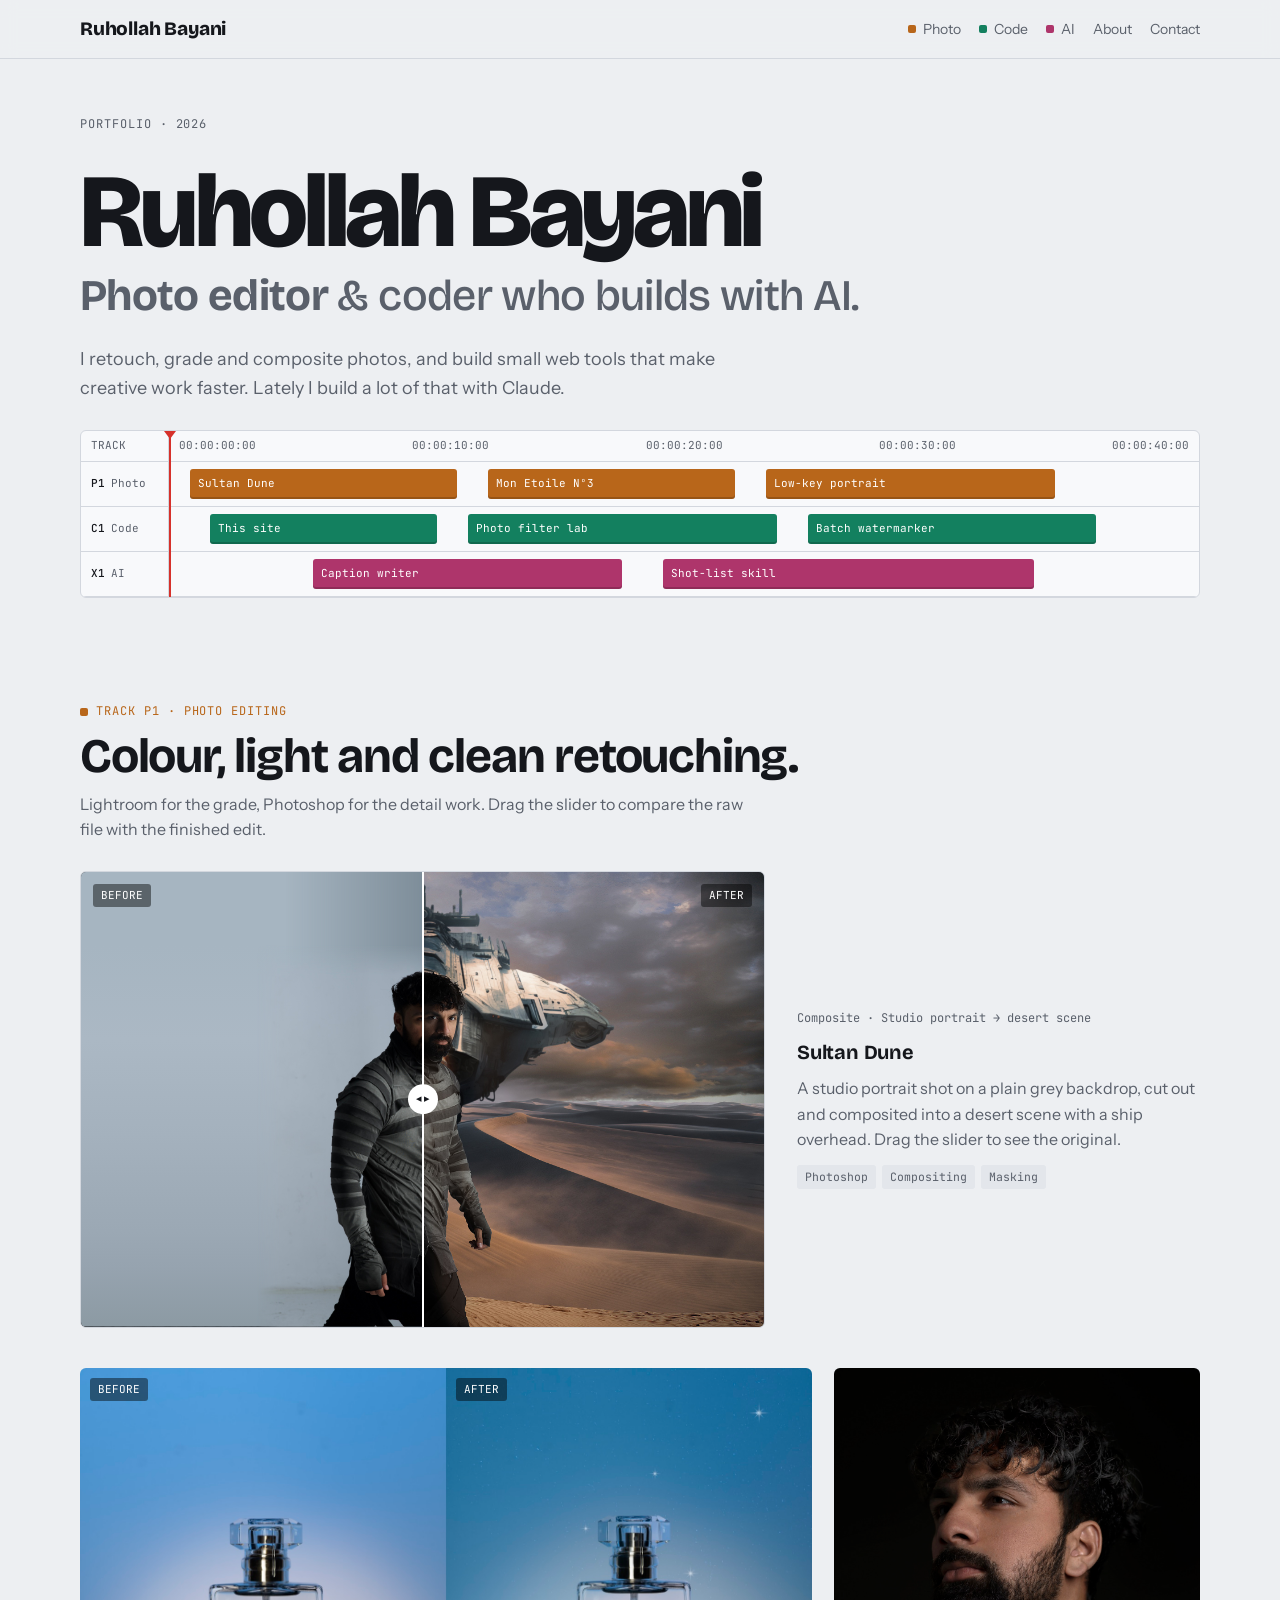
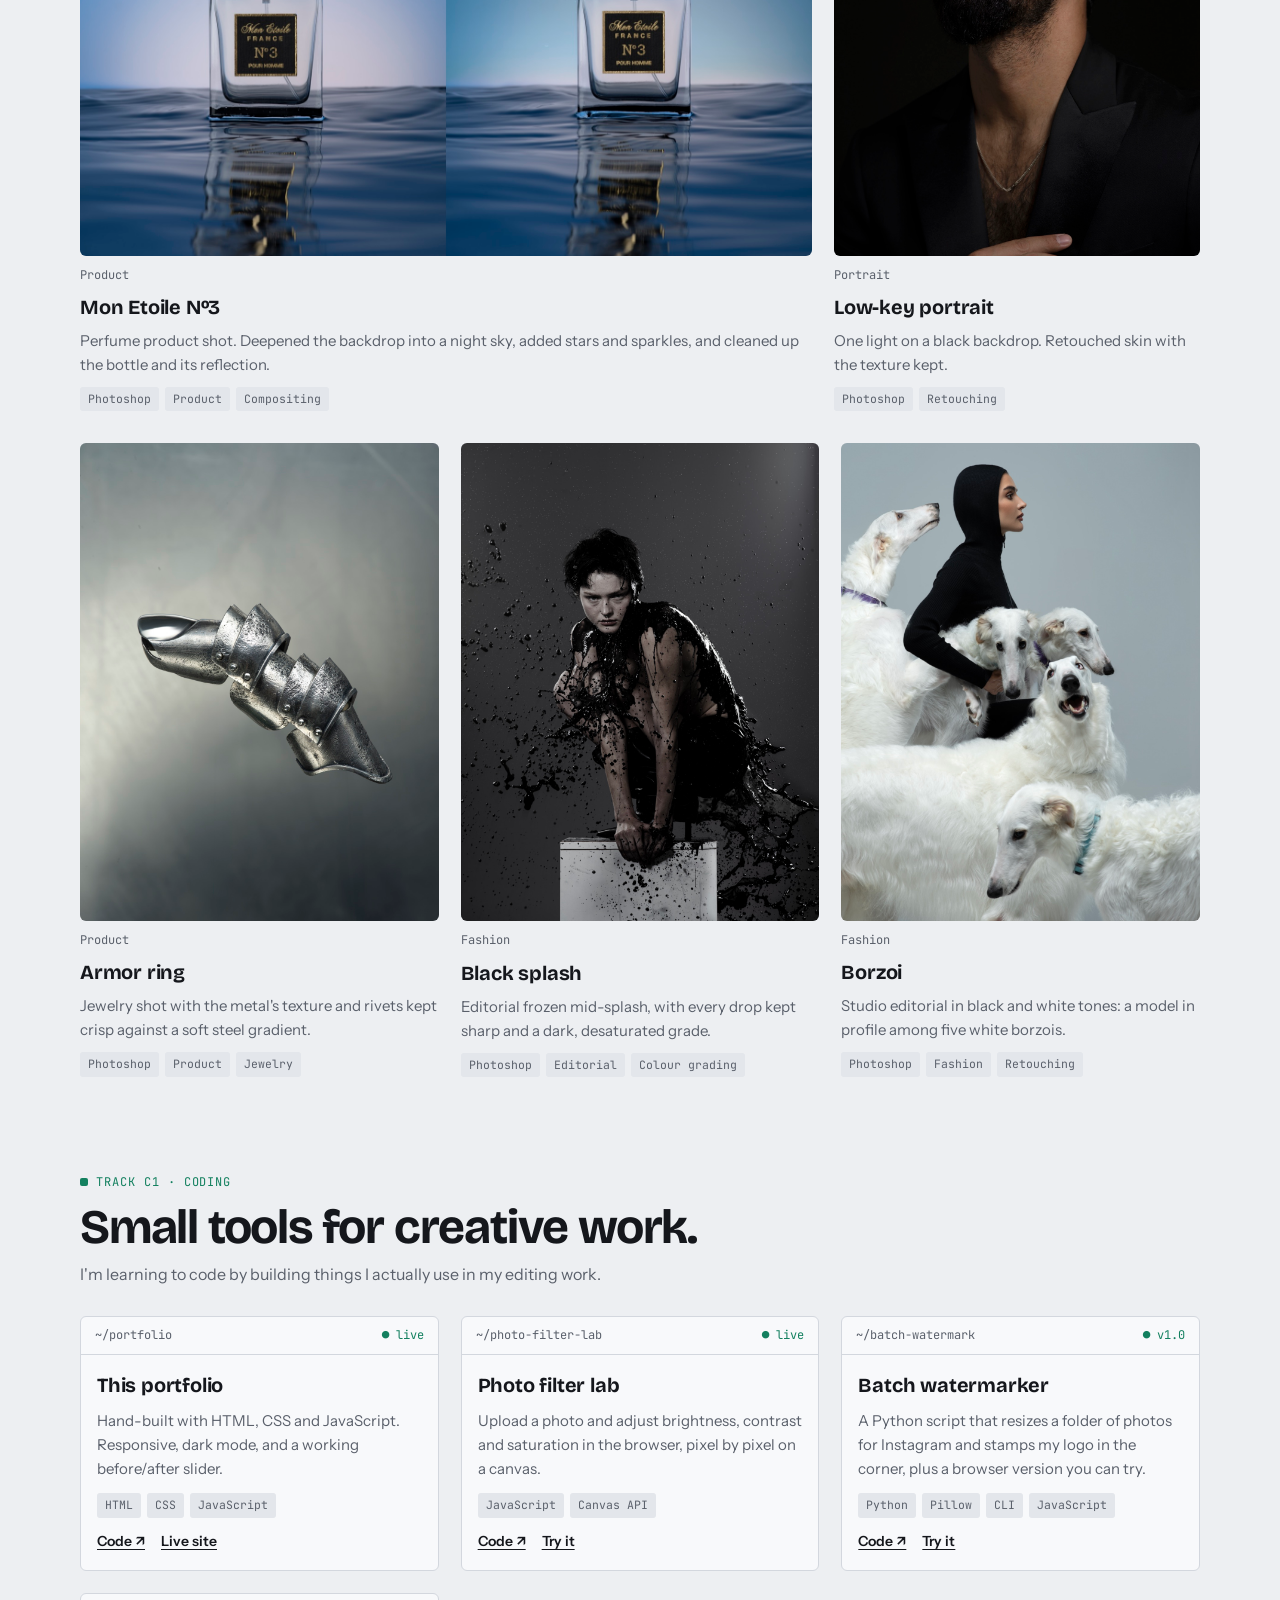
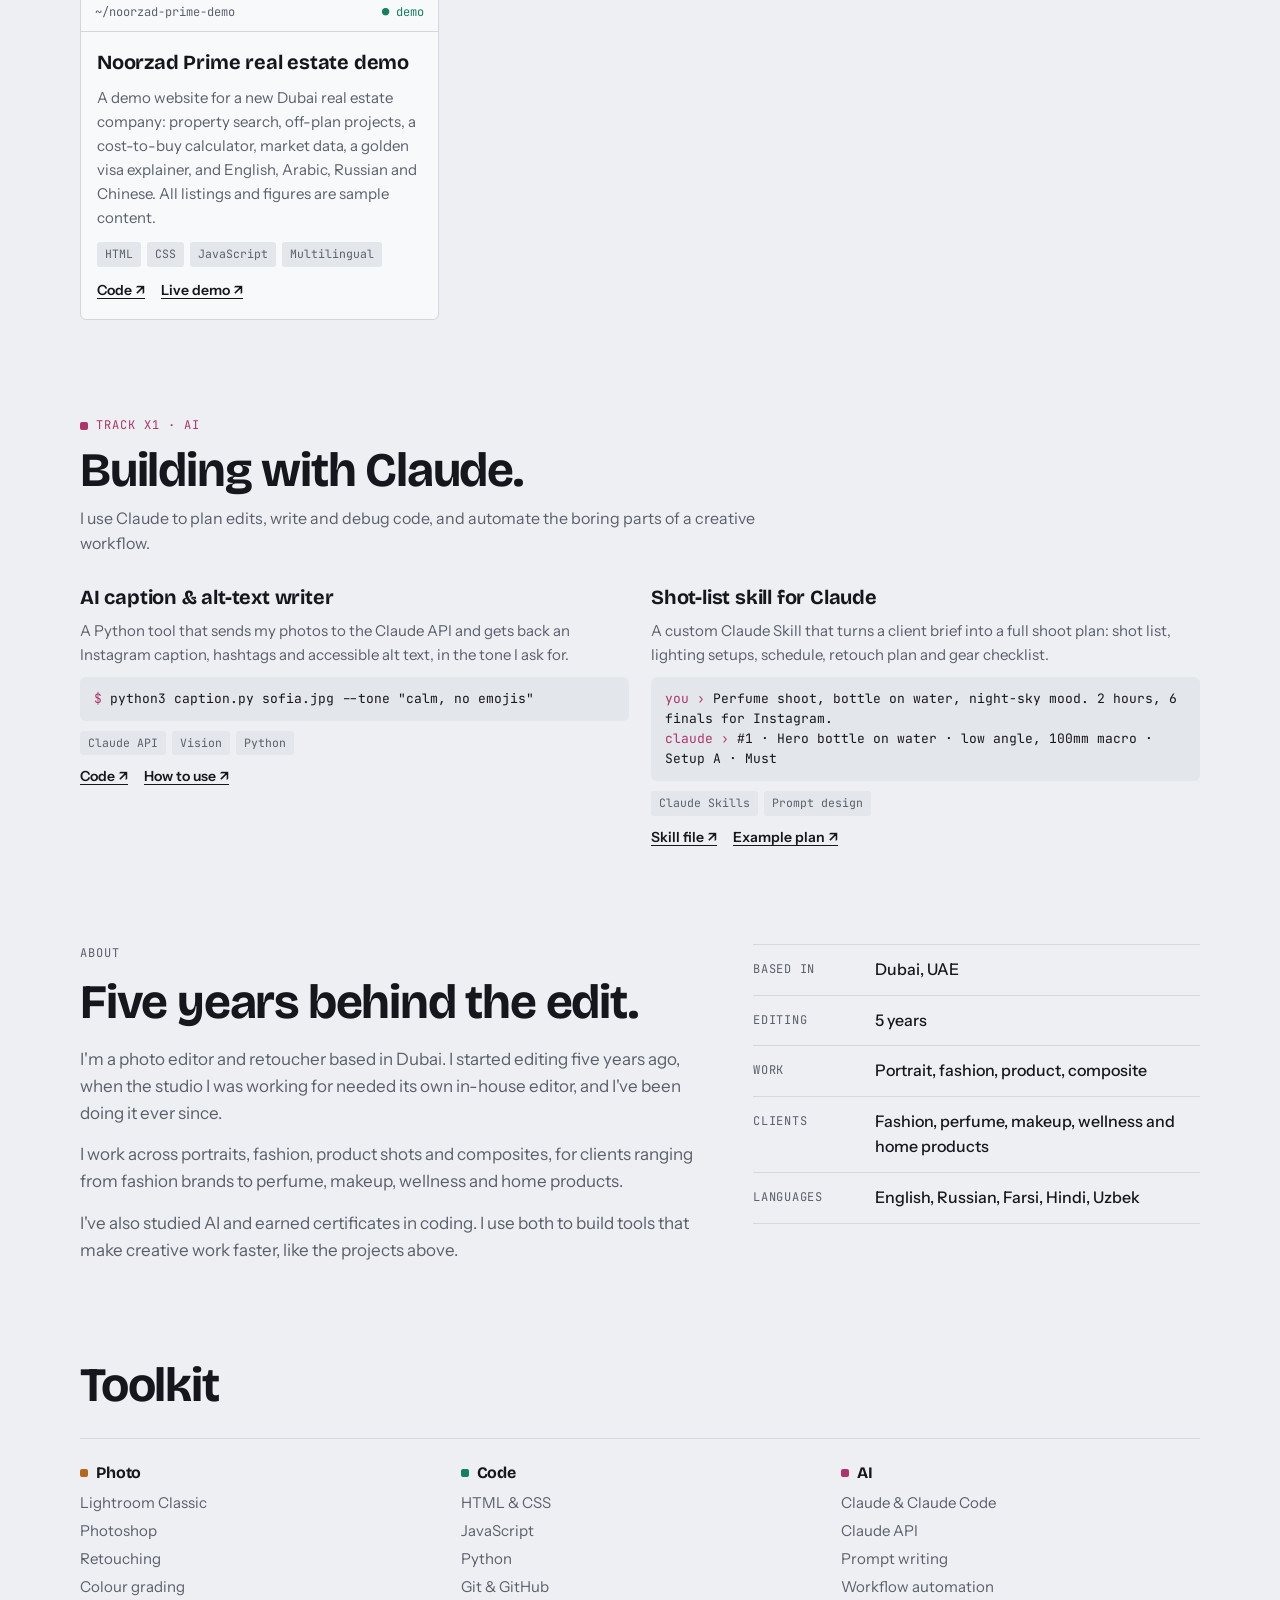
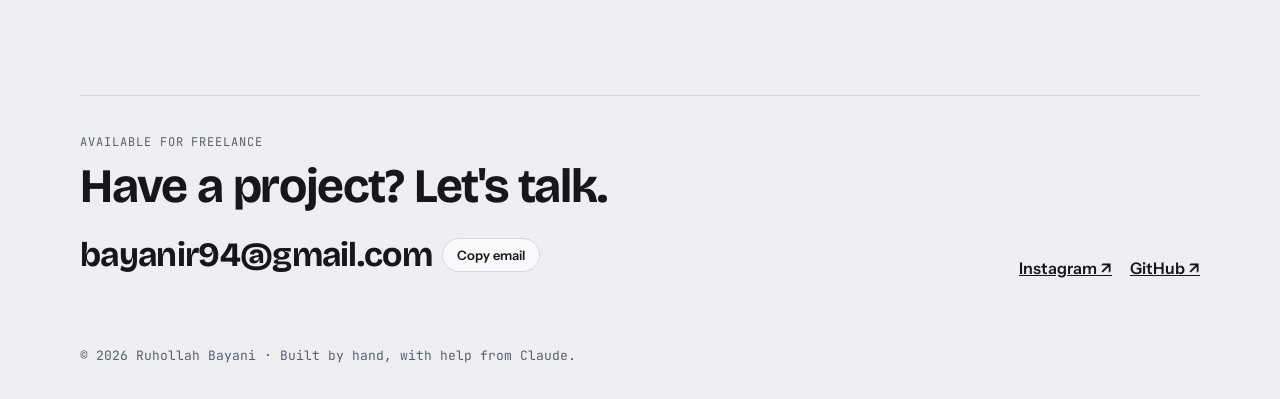
==== commit 17967cac: "Add Noorzad Prime real estate demo to the Code section Links to the demo repo and its live GitHub Pa" ====
--- a/index.html
+++ b/index.html
@@ -171,6 +171,15 @@
           <div class="links"><a href="https://github.com/RuhollahBayani/RuhollahBayani.github.io/tree/main/projects/batch-watermark" target="_blank" rel="noopener">Code ↗</a><a href="projects/batch-watermark/index.html">Try it</a></div>
         </div>
       </article>
+      <article class="repo">
+        <div class="bar"><span>~/noorzad-prime-demo</span><span class="status">● demo</span></div>
+        <div class="body">
+          <h3>Noorzad Prime real estate demo</h3>
+          <p>A demo website for a new Dubai real estate company: property search, off-plan projects, a cost-to-buy calculator, market data, a golden visa explainer, and English, Arabic, Russian and Chinese. All listings and figures are sample content.</p>
+          <ul class="chips"><li>HTML</li><li>CSS</li><li>JavaScript</li><li>Multilingual</li></ul>
+          <div class="links"><a href="https://github.com/RuhollahBayani/noorzad-prime-demo" target="_blank" rel="noopener">Code ↗</a><a href="https://ruhollahbayani.github.io/noorzad-prime-demo/" target="_blank" rel="noopener">Live demo ↗</a></div>
+        </div>
+      </article>
     </div>
   </section>
 
@@ -208,7 +217,7 @@
         <h2>Five years behind the edit.</h2>
         <p>I'm a photo editor and retoucher based in Dubai. I started editing five years ago, when the studio I was working for needed its own in-house editor, and I've been doing it ever since.</p>
         <p>I work across portraits, fashion, product shots and composites, for clients ranging from fashion brands to perfume, makeup, wellness and home products.</p>
-        <p>I've also completed certified courses in Claude and AI-assisted coding. I use both to build tools that make creative work faster, like the projects above.</p>
+        <p>I've also studied AI and earned certificates in coding. I use both to build tools that make creative work faster, like the projects above.</p>
       </div>
       <dl class="facts">
         <div><dt>Based in</dt><dd>Dubai, UAE</dd></div>
@@ -217,33 +226,6 @@
         <div><dt>Clients</dt><dd>Fashion, perfume, makeup, wellness and home products</dd></div>
         <div><dt>Languages</dt><dd>English, Russian, Farsi, Hindi, Uzbek</dd></div>
       </dl>
-    </div>
-
-    <div class="certs">
-      <h3>Certificates</h3>
-      <ul>
-        <li>
-          <a href="certificates/tixu-claude-vibe-coding.pdf" target="_blank" rel="noopener">
-            <span class="cert-name">Claude Vibe Coding</span>
-            <span class="meta">tixu.ai · 16 lessons · Oct 2026</span>
-            <span class="cert-view">View certificate ↗</span>
-          </a>
-        </li>
-        <li>
-          <a href="certificates/tixu-vibe-coding-onboarding.pdf" target="_blank" rel="noopener">
-            <span class="cert-name">Vibe Coding: Onboarding Module</span>
-            <span class="meta">tixu.ai · 2 lessons · Oct 2026</span>
-            <span class="cert-view">View certificate ↗</span>
-          </a>
-        </li>
-        <li>
-          <a href="certificates/tixu-claude.pdf" target="_blank" rel="noopener">
-            <span class="cert-name">Claude</span>
-            <span class="meta">tixu.ai · 14 lessons · Sep 2026</span>
-            <span class="cert-view">View certificate ↗</span>
-          </a>
-        </li>
-      </ul>
     </div>
   </section>
 
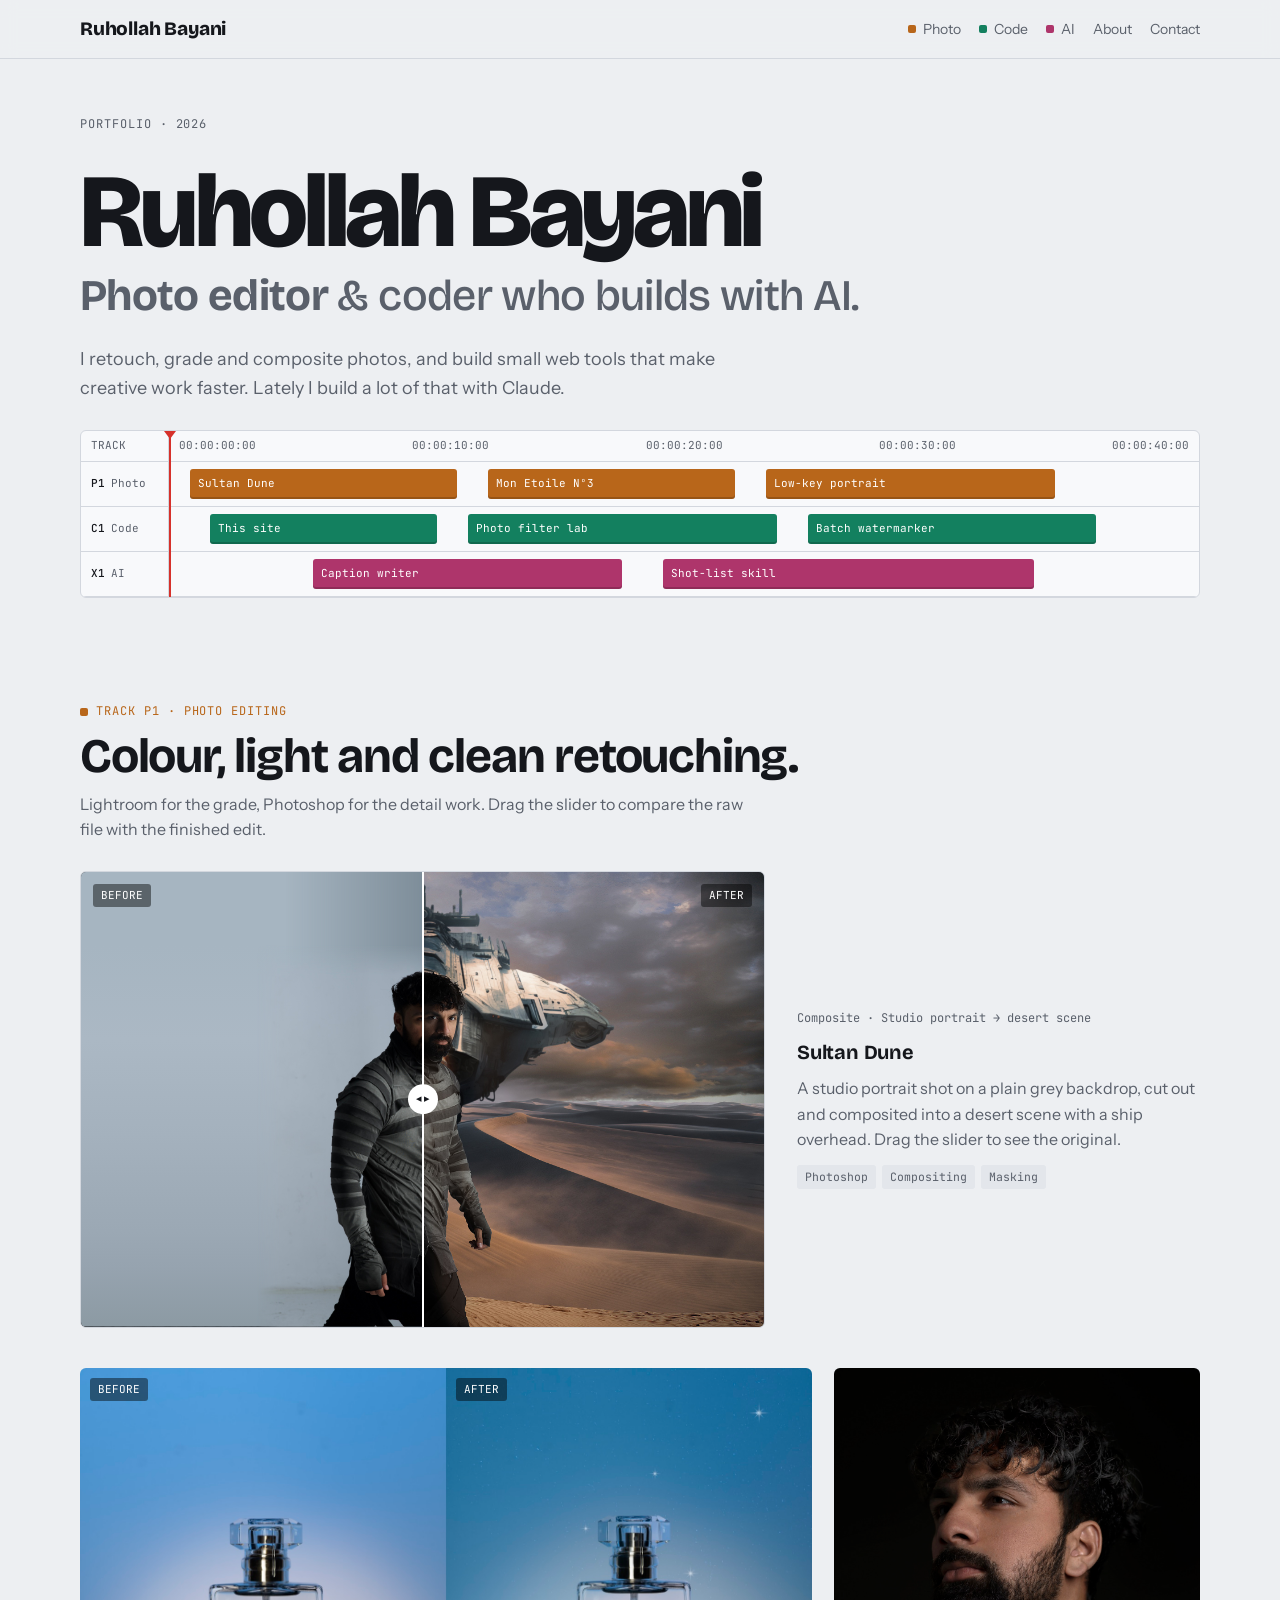
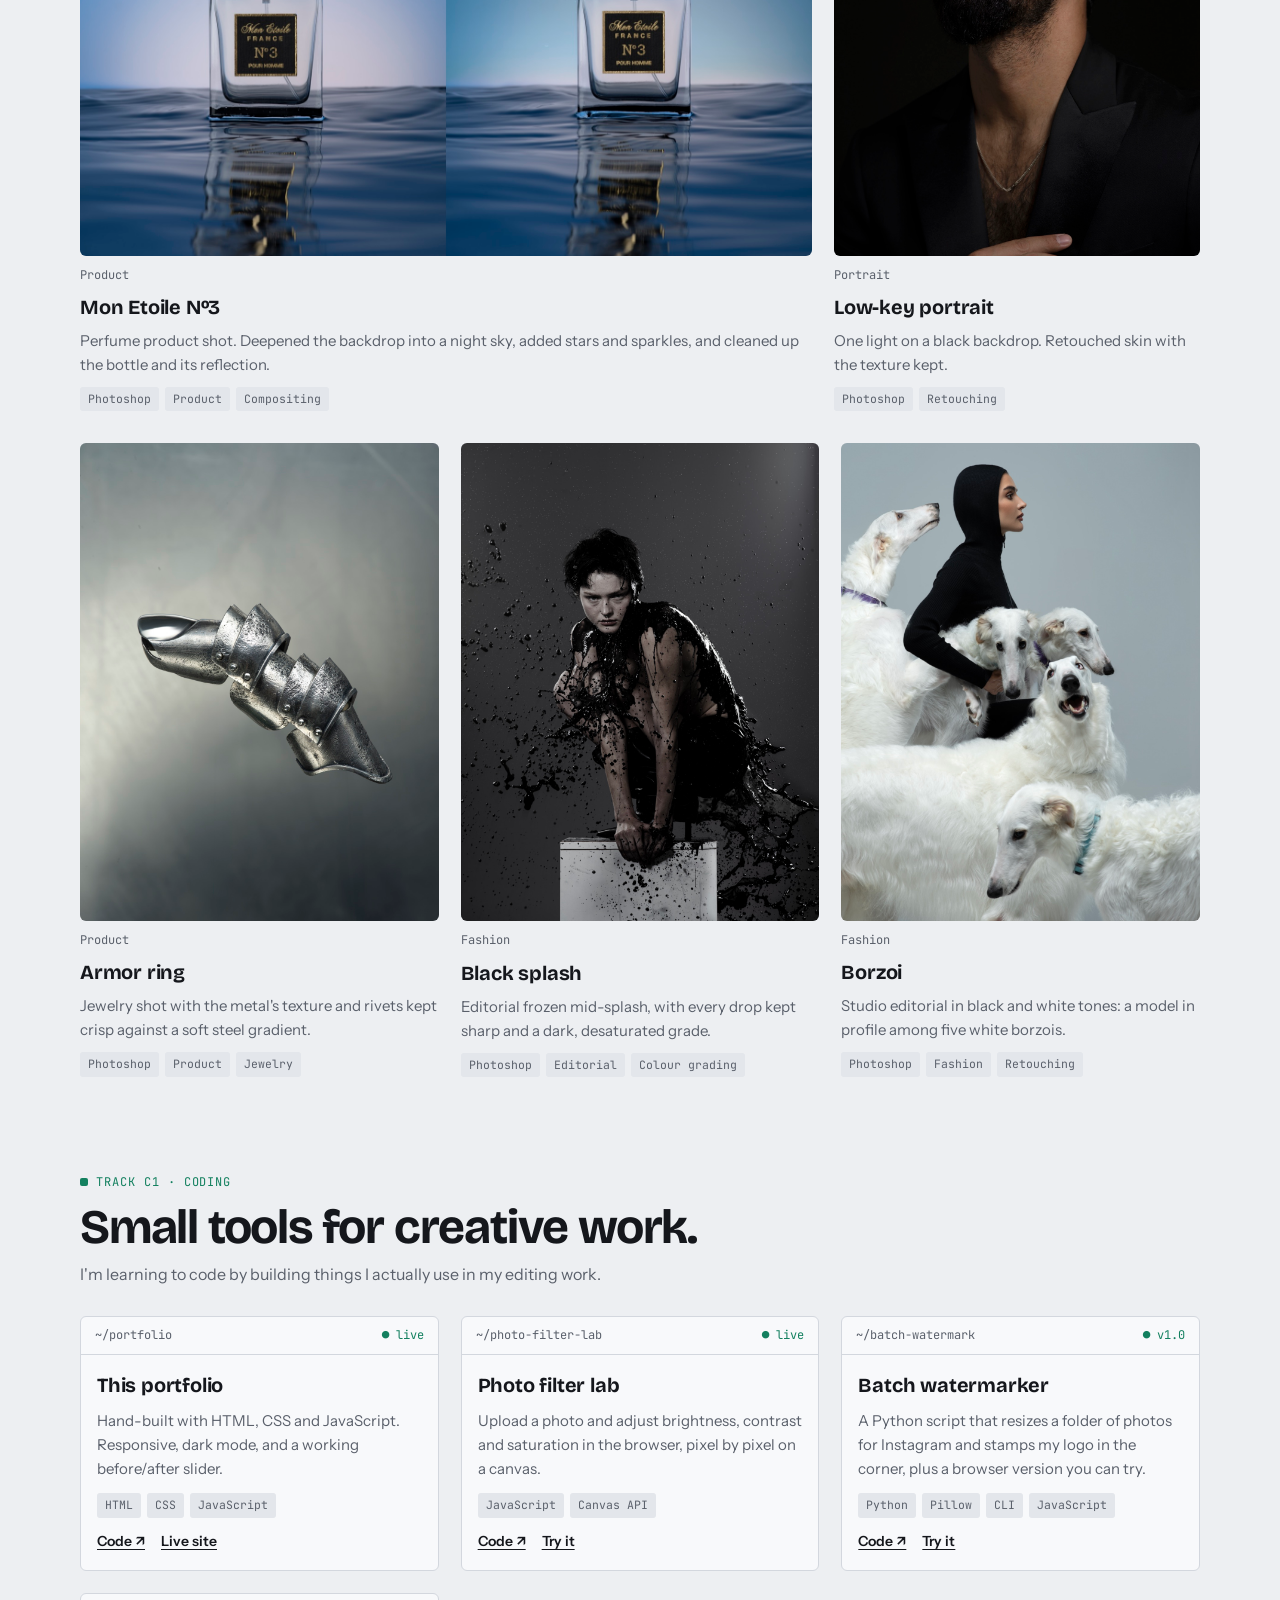
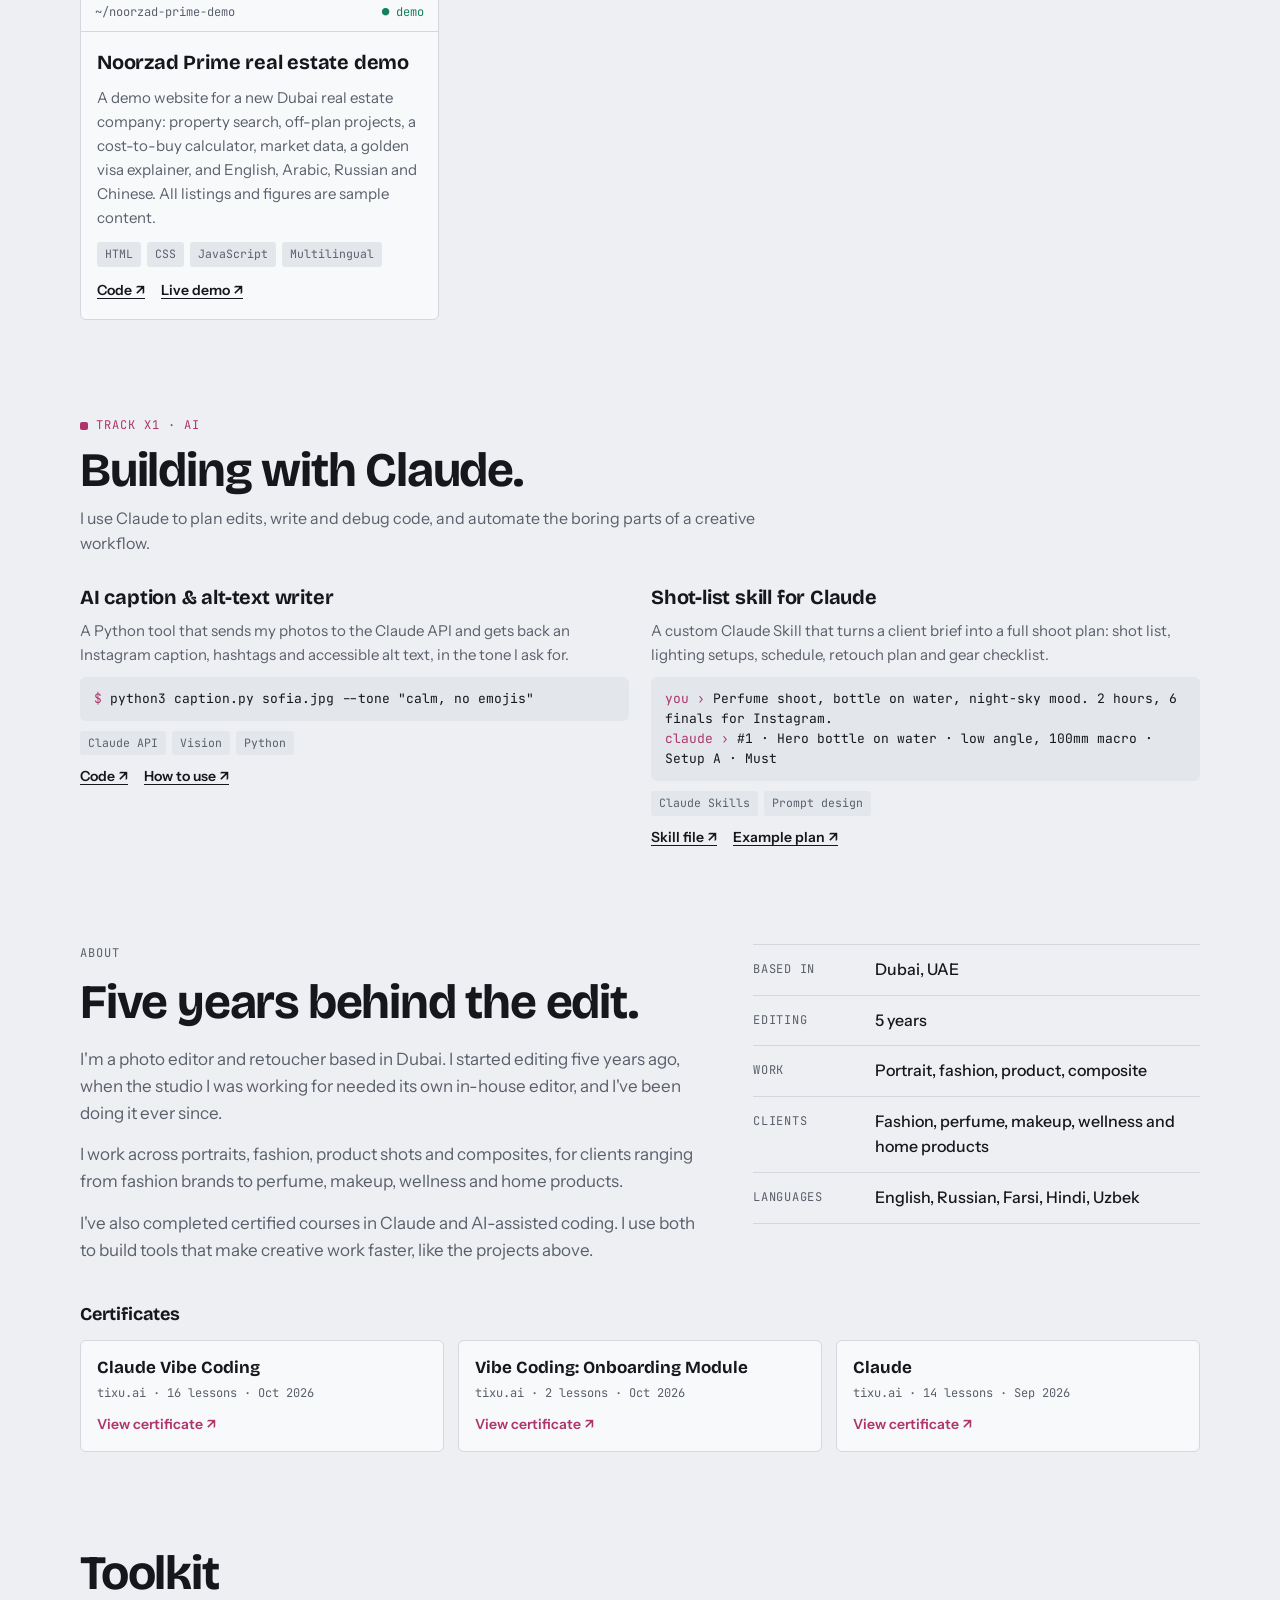
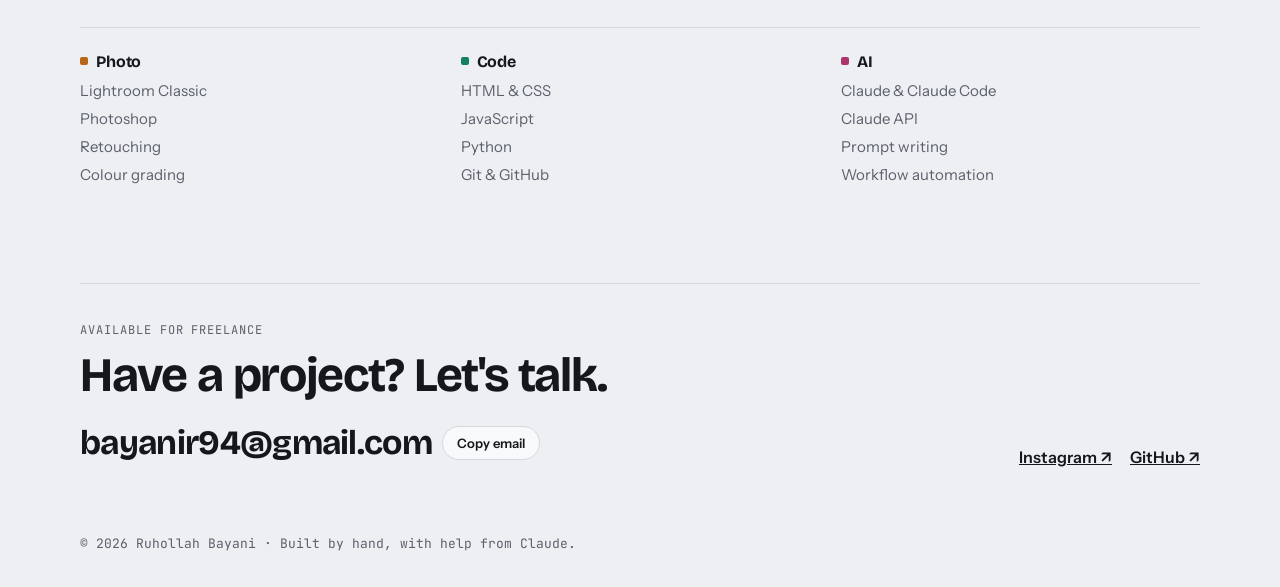
==== commit f1aa5fbc: "Merge 8c83147ea47c862d8679551bfa54515c7b2e6769 into d5d19f5be2232ef48a52ca6d34bad6a0c0144810" ====
--- a/index.html
+++ b/index.html
@@ -217,7 +217,7 @@
         <h2>Five years behind the edit.</h2>
         <p>I'm a photo editor and retoucher based in Dubai. I started editing five years ago, when the studio I was working for needed its own in-house editor, and I've been doing it ever since.</p>
         <p>I work across portraits, fashion, product shots and composites, for clients ranging from fashion brands to perfume, makeup, wellness and home products.</p>
-        <p>I've also studied AI and earned certificates in coding. I use both to build tools that make creative work faster, like the projects above.</p>
+        <p>I've also completed certified courses in Claude and AI-assisted coding. I use both to build tools that make creative work faster, like the projects above.</p>
       </div>
       <dl class="facts">
         <div><dt>Based in</dt><dd>Dubai, UAE</dd></div>
@@ -226,6 +226,33 @@
         <div><dt>Clients</dt><dd>Fashion, perfume, makeup, wellness and home products</dd></div>
         <div><dt>Languages</dt><dd>English, Russian, Farsi, Hindi, Uzbek</dd></div>
       </dl>
+    </div>
+
+    <div class="certs">
+      <h3>Certificates</h3>
+      <ul>
+        <li>
+          <a href="certificates/tixu-claude-vibe-coding.pdf" target="_blank" rel="noopener">
+            <span class="cert-name">Claude Vibe Coding</span>
+            <span class="meta">tixu.ai · 16 lessons · Oct 2026</span>
+            <span class="cert-view">View certificate ↗</span>
+          </a>
+        </li>
+        <li>
+          <a href="certificates/tixu-vibe-coding-onboarding.pdf" target="_blank" rel="noopener">
+            <span class="cert-name">Vibe Coding: Onboarding Module</span>
+            <span class="meta">tixu.ai · 2 lessons · Oct 2026</span>
+            <span class="cert-view">View certificate ↗</span>
+          </a>
+        </li>
+        <li>
+          <a href="certificates/tixu-claude.pdf" target="_blank" rel="noopener">
+            <span class="cert-name">Claude</span>
+            <span class="meta">tixu.ai · 14 lessons · Sep 2026</span>
+            <span class="cert-view">View certificate ↗</span>
+          </a>
+        </li>
+      </ul>
     </div>
   </section>
 
